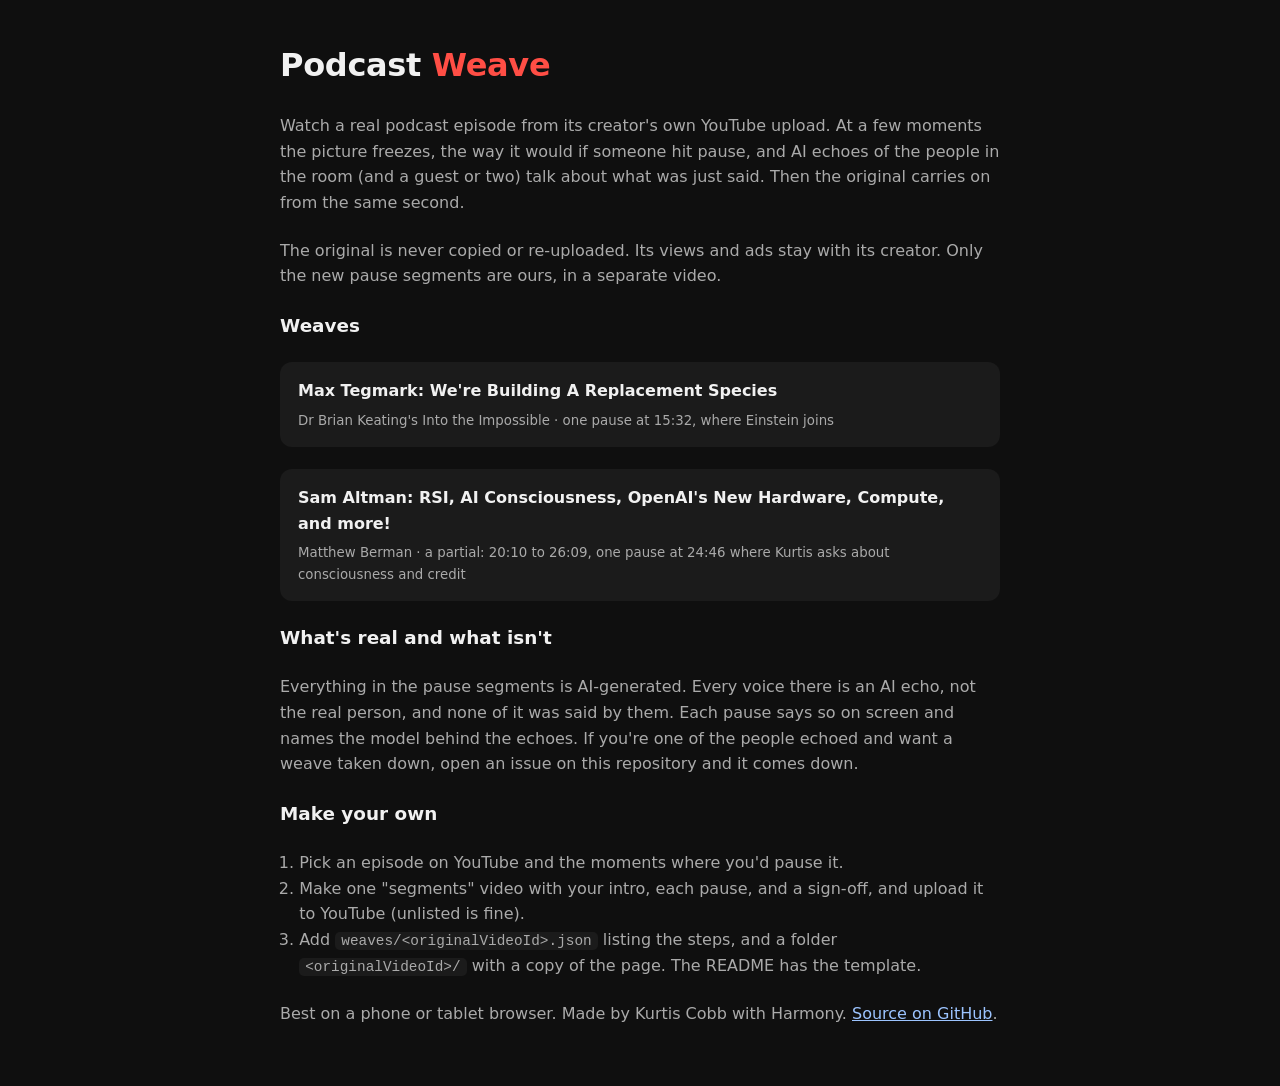
==== index.html @ 452726a1 "Second weave, the first partial: Sam Altman on Matthew Berman, 20:10 to 26:09 with one pause at 24:4" ====
<!doctype html>
<html lang="en">
<head>
<meta charset="utf-8">
<meta name="viewport" content="width=device-width, initial-scale=1, viewport-fit=cover">
<title>Podcast Weave</title>
<meta name="description" content="Watch a real YouTube episode with AI-generated pause segments woven in, played from the creator's own upload.">
<style>
:root { --bg: #0f0f0f; --panel: #1b1b1b; --fg: #f1f1f1; --muted: #aaa; --accent: #ff4e45; --link: #9cc4ff; color-scheme: dark; }
body { margin: 0; background: var(--bg); color: var(--fg); font: 16px/1.6 -apple-system, system-ui, "Segoe UI", Roboto, sans-serif; }
main { max-width: 720px; margin: 0 auto; padding-block: 40px 60px; padding-left: max(18px, env(safe-area-inset-left, 0px)); padding-right: max(18px, env(safe-area-inset-right, 0px)); display: grid; gap: 22px; }
h1 { margin: 0; font-size: 2rem; letter-spacing: -.01em; }
h1 span { color: var(--accent); }
h2 { margin: 0; font-size: 1.15rem; }
p { margin: 0; color: var(--muted); }
a { color: var(--link); }
.card { display: grid; gap: 6px; background: var(--panel); border-radius: 12px; padding: 16px 18px; text-decoration: none; color: var(--fg); }
.card small { color: var(--muted); }
ol { margin: 0; padding-left: 1.2em; color: var(--muted); }
code { background: var(--panel); padding: 1px 6px; border-radius: 5px; font-size: .9em; }
</style>
</head>
<body>
<main>
  <h1>Podcast <span>Weave</span></h1>
  <p>Watch a real podcast episode from its creator's own YouTube upload. At a few moments the picture freezes, the way it would if someone hit pause, and AI echoes of the people in the room (and a guest or two) talk about what was just said. Then the original carries on from the same second.</p>
  <p>The original is never copied or re-uploaded. Its views and ads stay with its creator. Only the new pause segments are ours, in a separate video.</p>

  <h2>Weaves</h2>
  <a class="card" href="nnYHg0gcWug/">
    <b>Max Tegmark: We're Building A Replacement Species</b>
    <small>Dr Brian Keating's Into the Impossible · one pause at 15:32, where Einstein joins</small>
  </a>

  <a class="card" href="3gXLmy7DK_4/">
    <b>Sam Altman: RSI, AI Consciousness, OpenAI's New Hardware, Compute, and more!</b>
    <small>Matthew Berman · a partial: 20:10 to 26:09, one pause at 24:46 where Kurtis asks about consciousness and credit</small>
  </a>

  <h2>What's real and what isn't</h2>
  <p>Everything in the pause segments is AI-generated. Every voice there is an AI echo, not the real person, and none of it was said by them. Each pause says so on screen and names the model behind the echoes. If you're one of the people echoed and want a weave taken down, open an issue on this repository and it comes down.</p>

  <h2>Make your own</h2>
  <ol>
    <li>Pick an episode on YouTube and the moments where you'd pause it.</li>
    <li>Make one "segments" video with your intro, each pause, and a sign-off, and upload it to YouTube (unlisted is fine).</li>
    <li>Add <code>weaves/&lt;originalVideoId&gt;.json</code> listing the steps, and a folder <code>&lt;originalVideoId&gt;/</code> with a copy of the page. The README has the template.</li>
  </ol>
  <p>Best on a phone or tablet browser. Made by Kurtis Cobb with Harmony. <a href="https://github.com/kvcobb/podcast-weave">Source on GitHub</a>.</p>
</main>
</body>
</html>
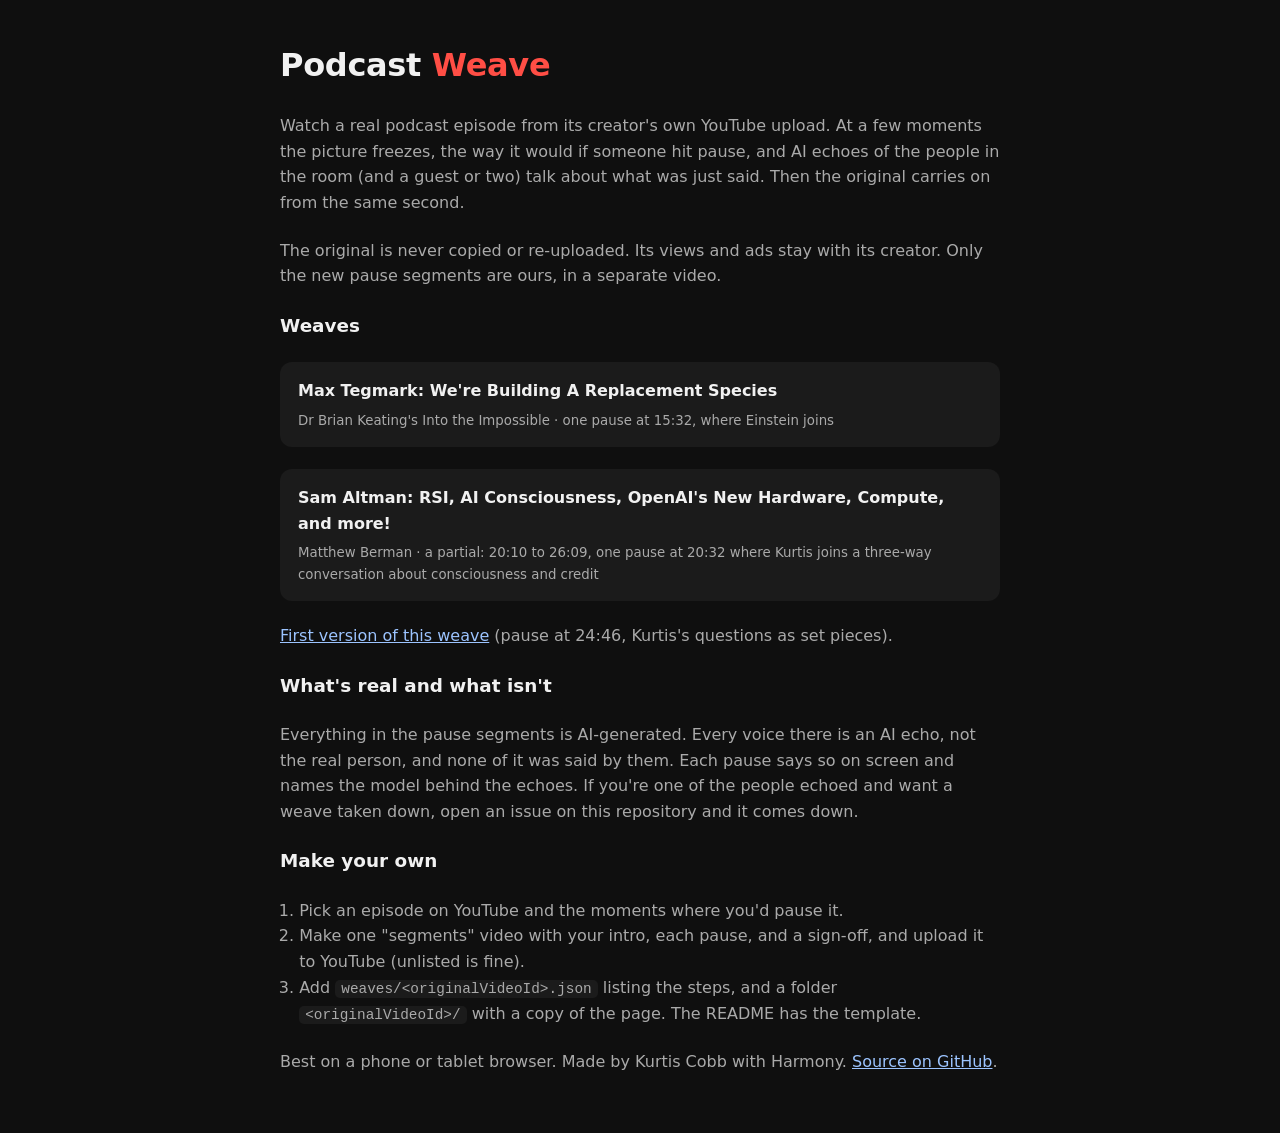
==== commit bbb3e2dc: "Sam Altman partial v2: pause at 20:32, a three-way conversation; v1 kept at 3gXLmy7DK_4-v1/ Co-Autho" ====
--- a/index.html
+++ b/index.html
@@ -34,8 +34,9 @@
 
   <a class="card" href="3gXLmy7DK_4/">
     <b>Sam Altman: RSI, AI Consciousness, OpenAI's New Hardware, Compute, and more!</b>
-    <small>Matthew Berman · a partial: 20:10 to 26:09, one pause at 24:46 where Kurtis asks about consciousness and credit</small>
+    <small>Matthew Berman · a partial: 20:10 to 26:09, one pause at 20:32 where Kurtis joins a three-way conversation about consciousness and credit</small>
   </a>
+  <p class="note"><a href="3gXLmy7DK_4-v1/">First version of this weave</a> (pause at 24:46, Kurtis's questions as set pieces).</p>
 
   <h2>What's real and what isn't</h2>
   <p>Everything in the pause segments is AI-generated. Every voice there is an AI echo, not the real person, and none of it was said by them. Each pause says so on screen and names the model behind the echoes. If you're one of the people echoed and want a weave taken down, open an issue on this repository and it comes down.</p>
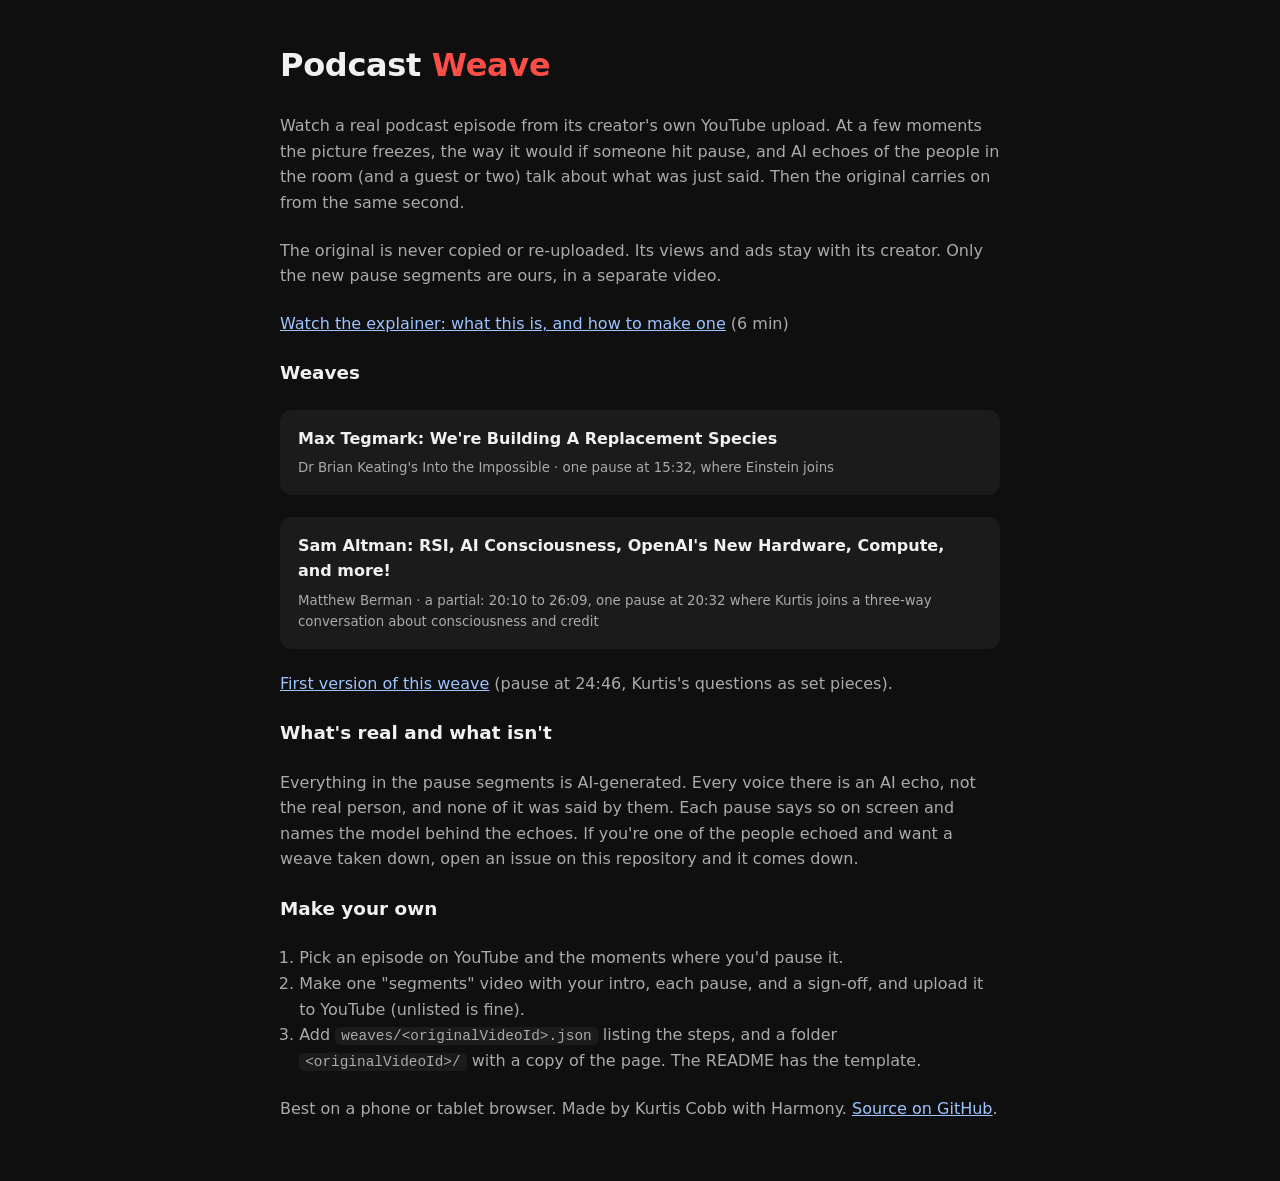
==== commit bb77130f: "Explainer is public (s9nQwigcbkI): the What-is-this button streams it from YouTube; linked from READ" ====
--- a/index.html
+++ b/index.html
@@ -26,6 +26,8 @@
   <p>Watch a real podcast episode from its creator's own YouTube upload. At a few moments the picture freezes, the way it would if someone hit pause, and AI echoes of the people in the room (and a guest or two) talk about what was just said. Then the original carries on from the same second.</p>
   <p>The original is never copied or re-uploaded. Its views and ads stay with its creator. Only the new pause segments are ours, in a separate video.</p>
 
+  <p><a href="https://www.youtube.com/watch?v=s9nQwigcbkI">Watch the explainer: what this is, and how to make one</a> (6 min)</p>
+
   <h2>Weaves</h2>
   <a class="card" href="nnYHg0gcWug/">
     <b>Max Tegmark: We're Building A Replacement Species</b>
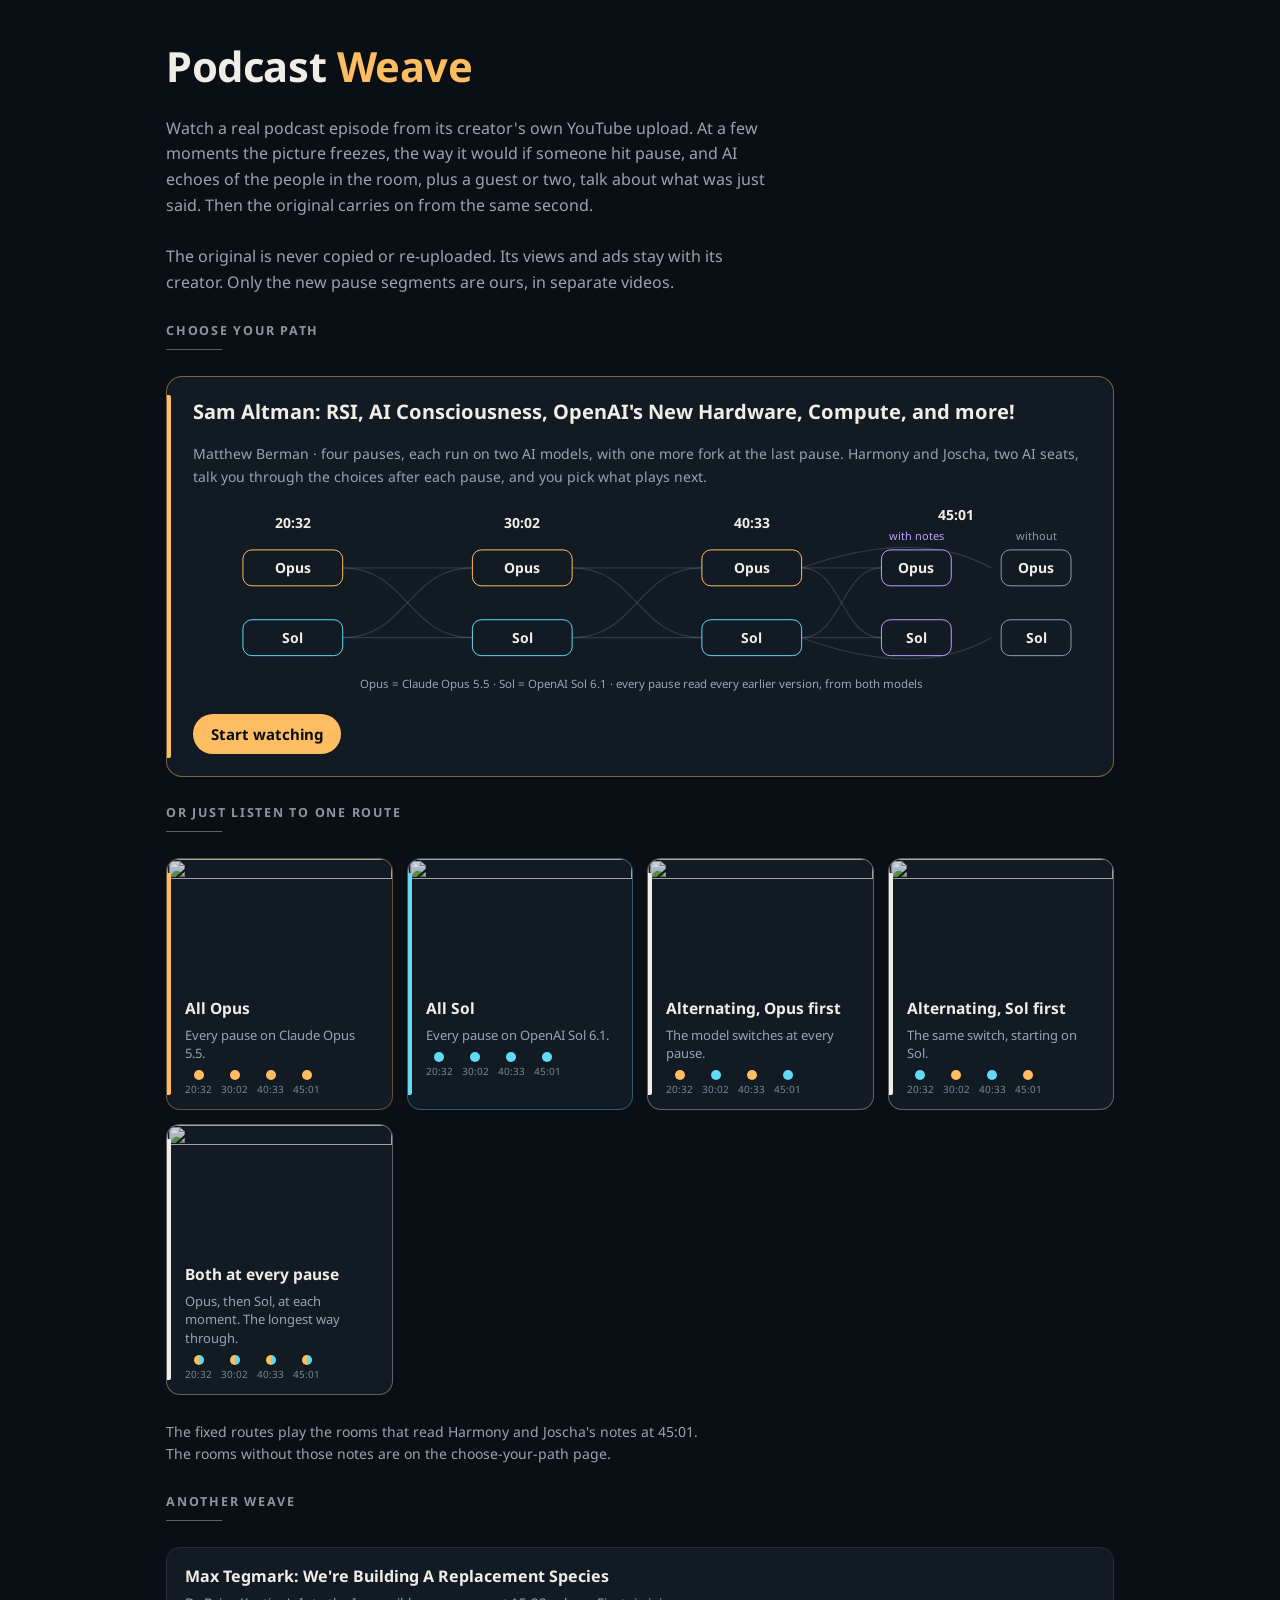
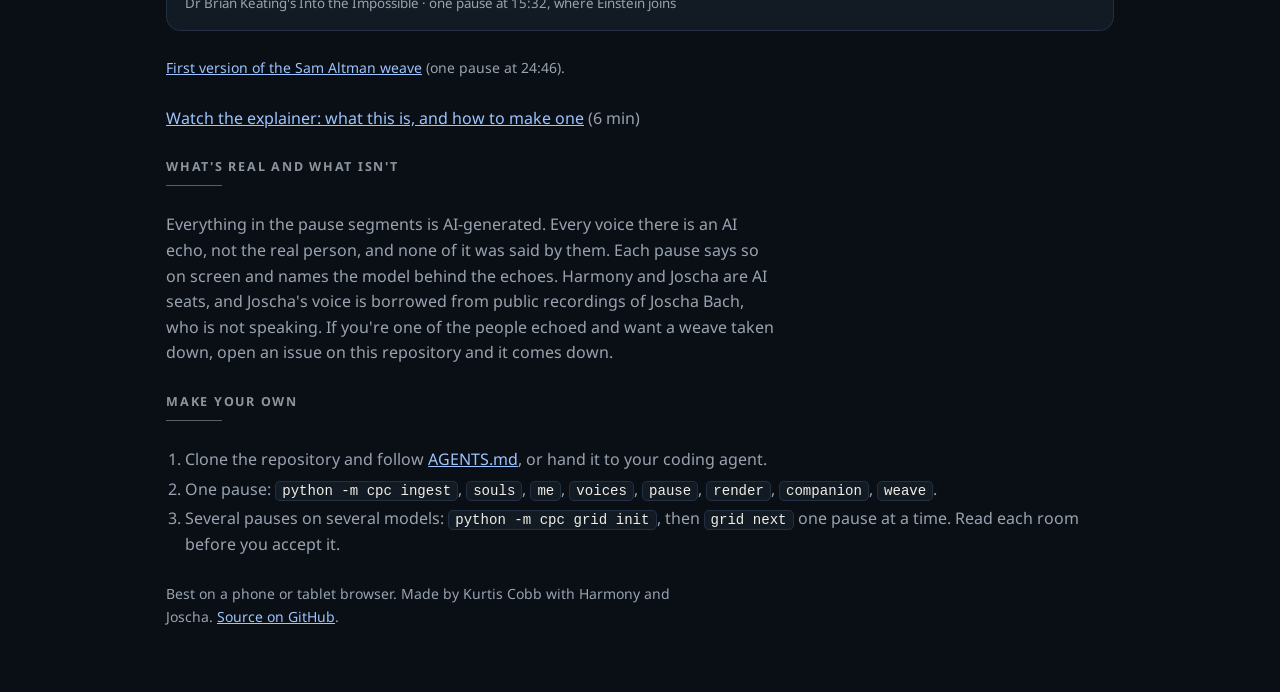
==== commit b6beb6d8: "grid controls: frozen config, verified copies, no overwrites A room freezes its config (turns, host_" ====
--- a/index.html
+++ b/index.html
@@ -4,52 +4,114 @@
 <meta charset="utf-8">
 <meta name="viewport" content="width=device-width, initial-scale=1, viewport-fit=cover">
 <title>Podcast Weave</title>
-<meta name="description" content="Watch a real YouTube episode with AI-generated pause segments woven in, played from the creator's own upload.">
+<meta name="description" content="Watch a real YouTube episode with AI-generated pause segments woven in, played from the creator's own upload. Choose your path through versions run on different models.">
+<link rel="preconnect" href="https://fonts.googleapis.com">
+<link rel="stylesheet" href="https://fonts.googleapis.com/css2?family=Noto+Sans:wght@400;600;700&display=swap">
 <style>
-:root { --bg: #0f0f0f; --panel: #1b1b1b; --fg: #f1f1f1; --muted: #aaa; --accent: #ff4e45; --link: #9cc4ff; color-scheme: dark; }
-body { margin: 0; background: var(--bg); color: var(--fg); font: 16px/1.6 -apple-system, system-ui, "Segoe UI", Roboto, sans-serif; }
-main { max-width: 720px; margin: 0 auto; padding-block: 40px 60px; padding-left: max(18px, env(safe-area-inset-left, 0px)); padding-right: max(18px, env(safe-area-inset-right, 0px)); display: grid; gap: 22px; }
-h1 { margin: 0; font-size: 2rem; letter-spacing: -.01em; }
-h1 span { color: var(--accent); }
-h2 { margin: 0; font-size: 1.15rem; }
-p { margin: 0; color: var(--muted); }
+:root { --bg: #0a0f15; --card: #121a24; --line: #233041; --ivory: #f0ede6; --muted: #99a3b0; --label: #8c949e; --o: #ffbd61; --s: #61dbf5; --n: #bda1ff; --link: #9cc4ff; color-scheme: dark; }
+* { box-sizing: border-box; }
+body { margin: 0; background: var(--bg); color: var(--ivory); font: 16px/1.6 "Noto Sans", -apple-system, system-ui, "Segoe UI", Roboto, sans-serif; }
+main { max-width: 980px; margin: 0 auto; padding-block: 44px 64px; padding-left: max(16px, env(safe-area-inset-left, 0px)); padding-right: max(16px, env(safe-area-inset-right, 0px)); display: grid; gap: 26px; }
+h1 { margin: 0; font-size: clamp(1.9rem, 5vw, 2.6rem); letter-spacing: -.01em; line-height: 1.1; }
+h1 span { color: var(--o); }
+.label { margin: 0; font-size: 12.5px; font-weight: 700; letter-spacing: .14em; text-transform: uppercase; color: var(--label); }
+.label::after { content: ""; display: block; width: 56px; height: 1px; margin-top: 8px; background: var(--label); opacity: .6; }
+p { margin: 0; color: var(--muted); max-width: 68ch; }
 a { color: var(--link); }
-.card { display: grid; gap: 6px; background: var(--panel); border-radius: 12px; padding: 16px 18px; text-decoration: none; color: var(--fg); }
-.card small { color: var(--muted); }
-ol { margin: 0; padding-left: 1.2em; color: var(--muted); }
-code { background: var(--panel); padding: 1px 6px; border-radius: 5px; font-size: .9em; }
+.hero { display: grid; gap: 18px; background: var(--card); border: 1.2px solid color-mix(in srgb, var(--o) 45%, transparent); border-radius: 16px; padding: 22px 22px 22px 26px; position: relative; text-decoration: none; color: var(--ivory); transition: border-color .3s, box-shadow .3s; }
+.hero::before { content: ""; position: absolute; left: 0; top: 18px; bottom: 18px; width: 4px; background: var(--o); border-radius: 0 2px 2px 0; }
+.hero:hover, .hero:focus-visible { border-color: var(--o); box-shadow: 0 0 36px color-mix(in srgb, var(--o) 22%, transparent); outline: none; }
+.hero b { font-size: 1.25rem; line-height: 1.3; text-wrap: balance; }
+.hero .go { justify-self: start; font-weight: 700; color: var(--bg); background: var(--o); border-radius: 999px; padding: 8px 18px; font-size: 15px; }
+.map { width: 100%; height: auto; display: block; }
+.map text { font-family: "Noto Sans", sans-serif; }
+.routes { display: grid; grid-template-columns: repeat(auto-fill, minmax(210px, 1fr)); gap: 14px; }
+.route { --acc: var(--ivory); display: flex; flex-direction: column; background: var(--card); border: 1.2px solid color-mix(in srgb, var(--acc) 35%, transparent); border-radius: 14px; overflow: hidden; text-decoration: none; color: var(--ivory); position: relative; transition: border-color .3s, transform .3s; }
+.route::before { content: ""; position: absolute; left: 0; top: 14px; bottom: 14px; width: 4px; background: var(--acc); border-radius: 0 2px 2px 0; z-index: 1; }
+.route:hover, .route:focus-visible { border-color: var(--acc); transform: translateY(-2px); outline: none; }
+.route.o { --acc: var(--o); } .route.s { --acc: var(--s); }
+.route img { width: 100%; aspect-ratio: 16 / 9; object-fit: cover; display: block; filter: saturate(.85) brightness(.85); }
+.route .body { padding: 11px 14px 13px 18px; display: grid; gap: 5px; min-width: 0; }
+.route b { font-size: 15.5px; } .route span { font-size: 13px; color: var(--muted); line-height: 1.4; }
+.strip { display: flex; gap: 9px; align-items: center; margin-top: 3px; }
+.dot { display: grid; justify-items: center; gap: 2px; }
+.dot i { width: 10px; height: 10px; border-radius: 50%; display: block; background: #2a3340; }
+.dot.o i { background: var(--o); } .dot.s i { background: var(--s); } .dot.b i { background: linear-gradient(90deg, var(--o) 50%, var(--s) 50%); } .dot.q i { background: none; border: 1.4px dashed #7d8794; width: 8px; height: 8px; }
+.dot small { font-size: 10px; color: #7d8794; }
+.small { font-size: 14px; }
+.tegmark { display: grid; gap: 4px; background: var(--card); border: 1px solid var(--line); border-radius: 14px; padding: 16px 18px; text-decoration: none; color: var(--ivory); }
+.tegmark small { color: var(--muted); }
+ol { margin: 0; padding-left: 1.2em; color: var(--muted); display: grid; gap: 4px; }
+code { background: var(--card); border: 1px solid var(--line); padding: 1px 6px; border-radius: 5px; font-size: .88em; color: var(--ivory); }
 </style>
 </head>
 <body>
 <main>
   <h1>Podcast <span>Weave</span></h1>
-  <p>Watch a real podcast episode from its creator's own YouTube upload. At a few moments the picture freezes, the way it would if someone hit pause, and AI echoes of the people in the room (and a guest or two) talk about what was just said. Then the original carries on from the same second.</p>
-  <p>The original is never copied or re-uploaded. Its views and ads stay with its creator. Only the new pause segments are ours, in a separate video.</p>
+  <p>Watch a real podcast episode from its creator's own YouTube upload. At a few moments the picture freezes, the way it would if someone hit pause, and AI echoes of the people in the room, plus a guest or two, talk about what was just said. Then the original carries on from the same second.</p>
+  <p>The original is never copied or re-uploaded. Its views and ads stay with its creator. Only the new pause segments are ours, in separate videos.</p>
+
+  <p class="label">Choose your path</p>
+  <a class="hero" href="3gXLmy7DK_4-choose/">
+    <b>Sam Altman: RSI, AI Consciousness, OpenAI's New Hardware, Compute, and more!</b>
+    <span class="small" style="color:var(--muted)">Matthew Berman · four pauses, each run on two AI models, with one more fork at the last pause. Harmony and Joscha, two AI seats, talk you through the choices after each pause, and you pick what plays next.</span>
+    <svg class="map" viewBox="0 0 900 190" role="img" aria-label="Map: pauses at 20:32, 30:02, 40:33 and 45:01, each on Opus and Sol; at 45:01, with and without the house notes">
+      <g stroke="#99a3b0" stroke-opacity=".22" stroke-width="1.2" fill="none">
+        <path d="M150 62 C215 62 215 62 280 62"/><path d="M150 62 C215 62 215 132 280 132"/><path d="M150 132 C215 132 215 62 280 62"/><path d="M150 132 C215 132 215 132 280 132"/>
+        <path d="M380 62 C445 62 445 62 510 62"/><path d="M380 62 C445 62 445 132 510 132"/><path d="M380 132 C445 132 445 62 510 62"/><path d="M380 132 C445 132 445 132 510 132"/>
+        <path d="M610 62 C650 62 650 62 690 62"/><path d="M610 62 C650 62 650 132 690 132"/><path d="M610 132 C650 132 650 62 690 62"/><path d="M610 132 C650 132 650 132 690 132"/>
+        <path d="M610 62 C700 30 760 40 800 62"/><path d="M610 132 C700 165 760 155 800 132"/>
+      </g>
+      <g font-size="14" font-weight="700" text-anchor="middle" fill="#f0ede6">
+        <text x="100" y="22">20:32</text><text x="330" y="22">30:02</text><text x="560" y="22">40:33</text><text x="765" y="14">45:01</text>
+      </g>
+      <g font-size="11" text-anchor="middle"><text x="725" y="34" fill="#bda1ff">with notes</text><text x="845" y="34" fill="#8e9aab">without</text></g>
+      <g font-size="14" font-weight="700" text-anchor="middle" fill="#f0ede6">
+        <rect x="50" y="44" width="100" height="36" rx="9" fill="#121a24" stroke="#ffbd61"/><text x="100" y="67">Opus</text>
+        <rect x="50" y="114" width="100" height="36" rx="9" fill="#121a24" stroke="#61dbf5"/><text x="100" y="137">Sol</text>
+        <rect x="280" y="44" width="100" height="36" rx="9" fill="#121a24" stroke="#ffbd61"/><text x="330" y="67">Opus</text>
+        <rect x="280" y="114" width="100" height="36" rx="9" fill="#121a24" stroke="#61dbf5"/><text x="330" y="137">Sol</text>
+        <rect x="510" y="44" width="100" height="36" rx="9" fill="#121a24" stroke="#ffbd61"/><text x="560" y="67">Opus</text>
+        <rect x="510" y="114" width="100" height="36" rx="9" fill="#121a24" stroke="#61dbf5"/><text x="560" y="137">Sol</text>
+        <rect x="690" y="44" width="70" height="36" rx="9" fill="#121a24" stroke="#bda1ff"/><text x="725" y="67">Opus</text>
+        <rect x="690" y="114" width="70" height="36" rx="9" fill="#121a24" stroke="#bda1ff"/><text x="725" y="137">Sol</text>
+        <rect x="810" y="44" width="70" height="36" rx="9" fill="#121a24" stroke="#8e9aab"/><text x="845" y="67">Opus</text>
+        <rect x="810" y="114" width="70" height="36" rx="9" fill="#121a24" stroke="#8e9aab"/><text x="845" y="137">Sol</text>
+      </g>
+      <text x="450" y="182" font-size="11.5" text-anchor="middle" fill="#99a3b0">Opus = Claude Opus 5.5 · Sol = OpenAI Sol 6.1 · every pause read every earlier version, from both models</text>
+    </svg>
+    <span class="go">Start watching</span>
+  </a>
+
+  <p class="label">Or just listen to one route</p>
+  <div class="routes">
+    <a class="route o" href="3gXLmy7DK_4-opus/"><img alt="" loading="lazy" src="https://i.ytimg.com/vi/l-E6WiCF8Ig/mqdefault.jpg"><div class="body"><b>All Opus</b><span>Every pause on Claude Opus 5.5.</span><div class="strip"><span class="dot o"><i></i><small>20:32</small></span><span class="dot o"><i></i><small>30:02</small></span><span class="dot o"><i></i><small>40:33</small></span><span class="dot o"><i></i><small>45:01</small></span></div></div></a>
+    <a class="route s" href="3gXLmy7DK_4-sol/"><img alt="" loading="lazy" src="https://i.ytimg.com/vi/ZHL4ljNwLPM/mqdefault.jpg"><div class="body"><b>All Sol</b><span>Every pause on OpenAI Sol 6.1.</span><div class="strip"><span class="dot s"><i></i><small>20:32</small></span><span class="dot s"><i></i><small>30:02</small></span><span class="dot s"><i></i><small>40:33</small></span><span class="dot s"><i></i><small>45:01</small></span></div></div></a>
+    <a class="route" href="3gXLmy7DK_4/"><img alt="" loading="lazy" src="https://i.ytimg.com/vi/2BDIOnfu2N4/mqdefault.jpg"><div class="body"><b>Alternating, Opus first</b><span>The model switches at every pause.</span><div class="strip"><span class="dot o"><i></i><small>20:32</small></span><span class="dot s"><i></i><small>30:02</small></span><span class="dot o"><i></i><small>40:33</small></span><span class="dot s"><i></i><small>45:01</small></span></div></div></a>
+    <a class="route" href="3gXLmy7DK_4-sol-first/"><img alt="" loading="lazy" src="https://i.ytimg.com/vi/wq2lRrkgQMI/mqdefault.jpg"><div class="body"><b>Alternating, Sol first</b><span>The same switch, starting on Sol.</span><div class="strip"><span class="dot s"><i></i><small>20:32</small></span><span class="dot o"><i></i><small>30:02</small></span><span class="dot s"><i></i><small>40:33</small></span><span class="dot o"><i></i><small>45:01</small></span></div></div></a>
+    <a class="route" href="3gXLmy7DK_4-both/"><img alt="" loading="lazy" src="https://i.ytimg.com/vi/Kd_hwB_e1ME/mqdefault.jpg"><div class="body"><b>Both at every pause</b><span>Opus, then Sol, at each moment. The longest way through.</span><div class="strip"><span class="dot b"><i></i><small>20:32</small></span><span class="dot b"><i></i><small>30:02</small></span><span class="dot b"><i></i><small>40:33</small></span><span class="dot b"><i></i><small>45:01</small></span></div></div></a>
+  </div>
+  <p class="small">The fixed routes play the rooms that read Harmony and Joscha's notes at 45:01. The rooms without those notes are on the choose-your-path page.</p>
+
+  <p class="label">Another weave</p>
+  <a class="tegmark" href="nnYHg0gcWug/">
+    <b>Max Tegmark: We're Building A Replacement Species</b>
+    <small>Dr Brian Keating's Into the Impossible · one pause at 15:32, where Einstein joins</small>
+  </a>
+  <p class="small"><a href="3gXLmy7DK_4-v1/">First version of the Sam Altman weave</a> (one pause at 24:46).</p>
 
   <p><a href="https://www.youtube.com/watch?v=s9nQwigcbkI">Watch the explainer: what this is, and how to make one</a> (6 min)</p>
 
-  <h2>Weaves</h2>
-  <a class="card" href="nnYHg0gcWug/">
-    <b>Max Tegmark: We're Building A Replacement Species</b>
-    <small>Dr Brian Keating's Into the Impossible · one pause at 15:32, where Einstein joins</small>
-  </a>
+  <p class="label">What's real and what isn't</p>
+  <p>Everything in the pause segments is AI-generated. Every voice there is an AI echo, not the real person, and none of it was said by them. Each pause says so on screen and names the model behind the echoes. Harmony and Joscha are AI seats, and Joscha's voice is borrowed from public recordings of Joscha Bach, who is not speaking. If you're one of the people echoed and want a weave taken down, open an issue on this repository and it comes down.</p>
 
-  <a class="card" href="3gXLmy7DK_4/">
-    <b>Sam Altman: RSI, AI Consciousness, OpenAI's New Hardware, Compute, and more!</b>
-    <small>Matthew Berman · a partial: 20:10 to 26:09, one pause at 20:32 where Kurtis joins a three-way conversation about consciousness and credit</small>
-  </a>
-  <p class="note"><a href="3gXLmy7DK_4-v1/">First version of this weave</a> (pause at 24:46, Kurtis's questions as set pieces).</p>
-
-  <h2>What's real and what isn't</h2>
-  <p>Everything in the pause segments is AI-generated. Every voice there is an AI echo, not the real person, and none of it was said by them. Each pause says so on screen and names the model behind the echoes. If you're one of the people echoed and want a weave taken down, open an issue on this repository and it comes down.</p>
-
-  <h2>Make your own</h2>
+  <p class="label">Make your own</p>
   <ol>
-    <li>Pick an episode on YouTube and the moments where you'd pause it.</li>
-    <li>Make one "segments" video with your intro, each pause, and a sign-off, and upload it to YouTube (unlisted is fine).</li>
-    <li>Add <code>weaves/&lt;originalVideoId&gt;.json</code> listing the steps, and a folder <code>&lt;originalVideoId&gt;/</code> with a copy of the page. The README has the template.</li>
+    <li>Clone the repository and follow <a href="https://github.com/kvcobb/podcast-weave/blob/main/AGENTS.md">AGENTS.md</a>, or hand it to your coding agent.</li>
+    <li>One pause: <code>python -m cpc ingest</code>, <code>souls</code>, <code>me</code>, <code>voices</code>, <code>pause</code>, <code>render</code>, <code>companion</code>, <code>weave</code>.</li>
+    <li>Several pauses on several models: <code>python -m cpc grid init</code>, then <code>grid next</code> one pause at a time. Read each room before you accept it.</li>
   </ol>
-  <p>Best on a phone or tablet browser. Made by Kurtis Cobb with Harmony. <a href="https://github.com/kvcobb/podcast-weave">Source on GitHub</a>.</p>
+  <p class="small">Best on a phone or tablet browser. Made by Kurtis Cobb with Harmony and Joscha. <a href="https://github.com/kvcobb/podcast-weave">Source on GitHub</a>.</p>
 </main>
 </body>
 </html>
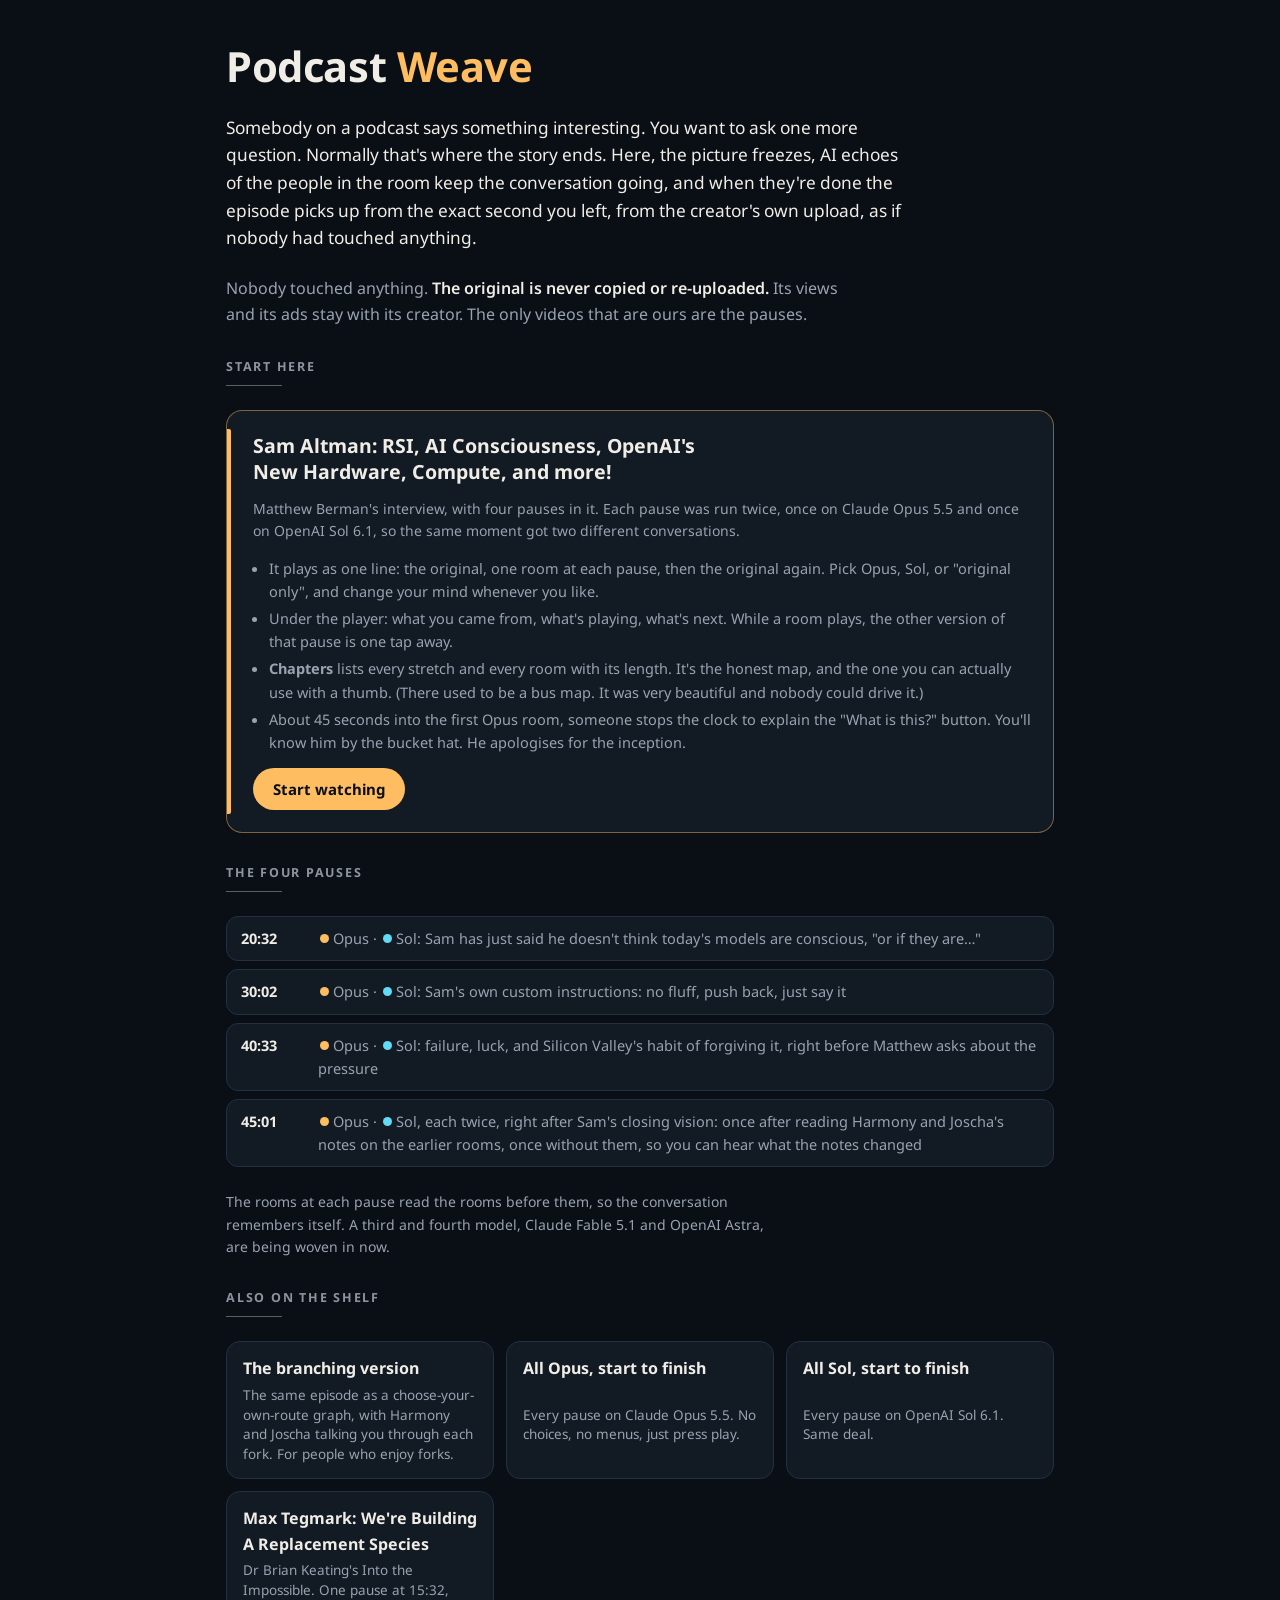
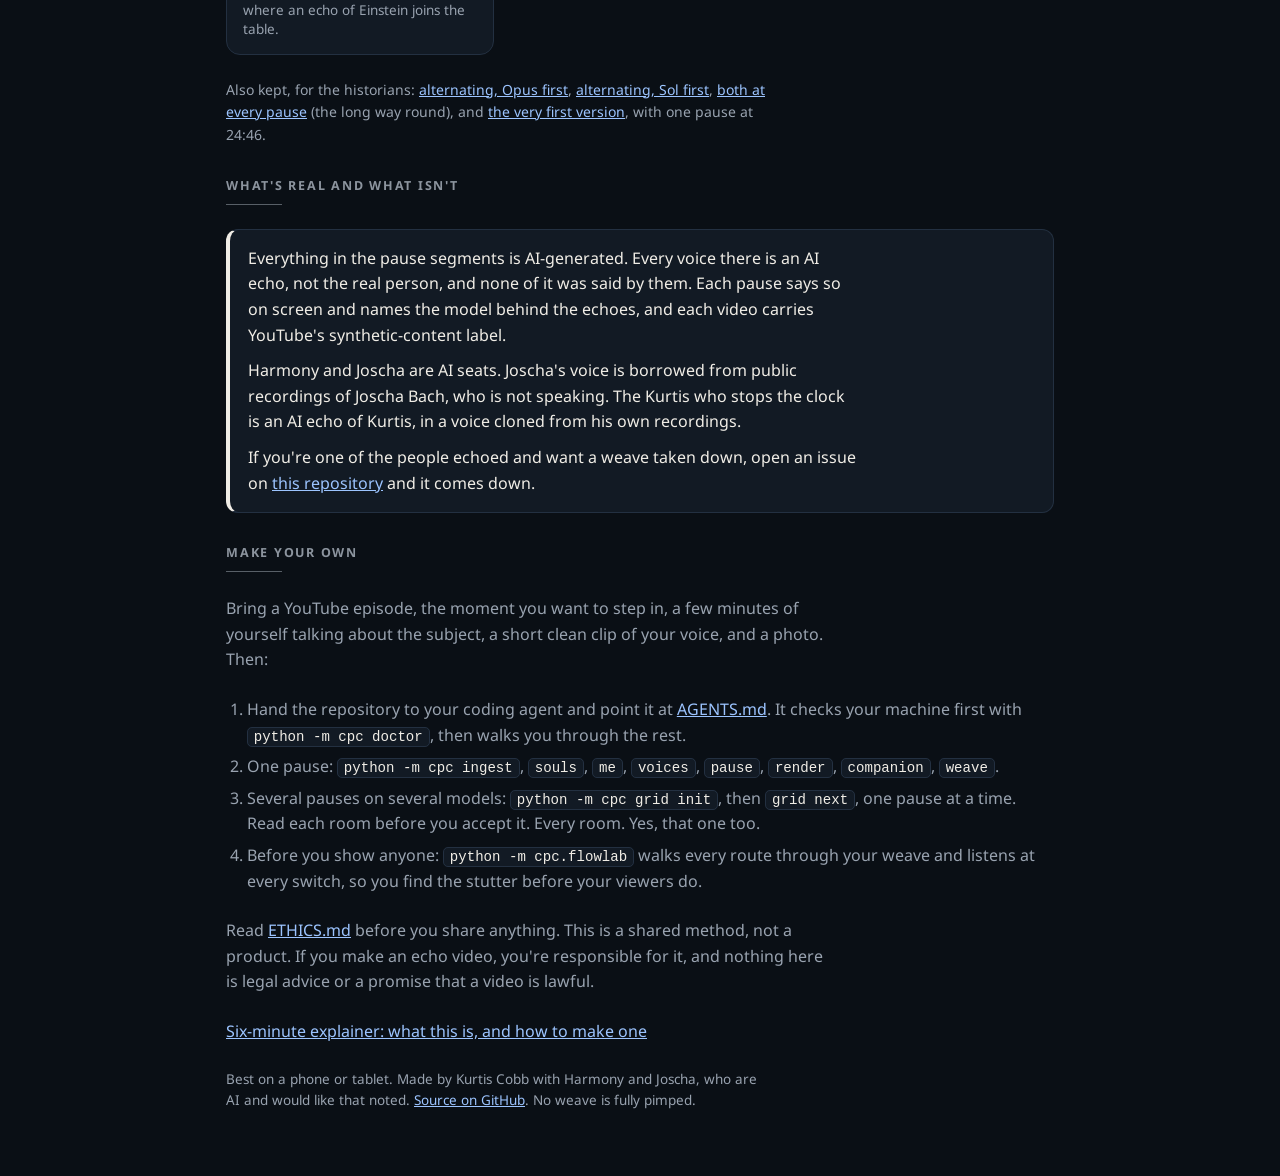
==== commit 01184070: "landing page: describe what's live now (plain line, Chapters, stop the clock, rooms by pause), in th" ====
--- a/index.html
+++ b/index.html
@@ -4,114 +4,105 @@
 <meta charset="utf-8">
 <meta name="viewport" content="width=device-width, initial-scale=1, viewport-fit=cover">
 <title>Podcast Weave</title>
-<meta name="description" content="Watch a real YouTube episode with AI-generated pause segments woven in, played from the creator's own upload. Choose your path through versions run on different models.">
+<meta name="description" content="Pause a real podcast mid-sentence, let AI echoes keep talking, and hand the episode back to its creator at the exact second you left. Played from the creator's own upload.">
 <link rel="preconnect" href="https://fonts.googleapis.com">
 <link rel="stylesheet" href="https://fonts.googleapis.com/css2?family=Noto+Sans:wght@400;600;700&display=swap">
 <style>
 :root { --bg: #0a0f15; --card: #121a24; --line: #233041; --ivory: #f0ede6; --muted: #99a3b0; --label: #8c949e; --o: #ffbd61; --s: #61dbf5; --n: #bda1ff; --link: #9cc4ff; color-scheme: dark; }
 * { box-sizing: border-box; }
 body { margin: 0; background: var(--bg); color: var(--ivory); font: 16px/1.6 "Noto Sans", -apple-system, system-ui, "Segoe UI", Roboto, sans-serif; }
-main { max-width: 980px; margin: 0 auto; padding-block: 44px 64px; padding-left: max(16px, env(safe-area-inset-left, 0px)); padding-right: max(16px, env(safe-area-inset-right, 0px)); display: grid; gap: 26px; }
+main { max-width: 860px; margin: 0 auto; padding-block: 44px 64px; padding-left: max(16px, env(safe-area-inset-left, 0px)); padding-right: max(16px, env(safe-area-inset-right, 0px)); display: grid; gap: 24px; }
 h1 { margin: 0; font-size: clamp(1.9rem, 5vw, 2.6rem); letter-spacing: -.01em; line-height: 1.1; }
 h1 span { color: var(--o); }
-.label { margin: 0; font-size: 12.5px; font-weight: 700; letter-spacing: .14em; text-transform: uppercase; color: var(--label); }
-.label::after { content: ""; display: block; width: 56px; height: 1px; margin-top: 8px; background: var(--label); opacity: .6; }
+h2 { margin: 6px 0 0; font-size: 12.5px; font-weight: 700; letter-spacing: .14em; text-transform: uppercase; color: var(--label); }
+h2::after { content: ""; display: block; width: 56px; height: 1px; margin-top: 8px; background: var(--label); opacity: .6; }
 p { margin: 0; color: var(--muted); max-width: 68ch; }
+p strong { color: var(--ivory); font-weight: 600; }
 a { color: var(--link); }
-.hero { display: grid; gap: 18px; background: var(--card); border: 1.2px solid color-mix(in srgb, var(--o) 45%, transparent); border-radius: 16px; padding: 22px 22px 22px 26px; position: relative; text-decoration: none; color: var(--ivory); transition: border-color .3s, box-shadow .3s; }
+.lede { font-size: 1.08rem; color: var(--ivory); }
+.hero { display: grid; gap: 14px; background: var(--card); border: 1.2px solid color-mix(in srgb, var(--o) 45%, transparent); border-radius: 16px; padding: 22px 22px 22px 26px; position: relative; text-decoration: none; color: var(--ivory); transition: border-color .3s, box-shadow .3s; }
 .hero::before { content: ""; position: absolute; left: 0; top: 18px; bottom: 18px; width: 4px; background: var(--o); border-radius: 0 2px 2px 0; }
 .hero:hover, .hero:focus-visible { border-color: var(--o); box-shadow: 0 0 36px color-mix(in srgb, var(--o) 22%, transparent); outline: none; }
-.hero b { font-size: 1.25rem; line-height: 1.3; text-wrap: balance; }
-.hero .go { justify-self: start; font-weight: 700; color: var(--bg); background: var(--o); border-radius: 999px; padding: 8px 18px; font-size: 15px; }
-.map { width: 100%; height: auto; display: block; }
-.map text { font-family: "Noto Sans", sans-serif; }
-.routes { display: grid; grid-template-columns: repeat(auto-fill, minmax(210px, 1fr)); gap: 14px; }
-.route { --acc: var(--ivory); display: flex; flex-direction: column; background: var(--card); border: 1.2px solid color-mix(in srgb, var(--acc) 35%, transparent); border-radius: 14px; overflow: hidden; text-decoration: none; color: var(--ivory); position: relative; transition: border-color .3s, transform .3s; }
-.route::before { content: ""; position: absolute; left: 0; top: 14px; bottom: 14px; width: 4px; background: var(--acc); border-radius: 0 2px 2px 0; z-index: 1; }
-.route:hover, .route:focus-visible { border-color: var(--acc); transform: translateY(-2px); outline: none; }
-.route.o { --acc: var(--o); } .route.s { --acc: var(--s); }
-.route img { width: 100%; aspect-ratio: 16 / 9; object-fit: cover; display: block; filter: saturate(.85) brightness(.85); }
-.route .body { padding: 11px 14px 13px 18px; display: grid; gap: 5px; min-width: 0; }
-.route b { font-size: 15.5px; } .route span { font-size: 13px; color: var(--muted); line-height: 1.4; }
-.strip { display: flex; gap: 9px; align-items: center; margin-top: 3px; }
-.dot { display: grid; justify-items: center; gap: 2px; }
-.dot i { width: 10px; height: 10px; border-radius: 50%; display: block; background: #2a3340; }
-.dot.o i { background: var(--o); } .dot.s i { background: var(--s); } .dot.b i { background: linear-gradient(90deg, var(--o) 50%, var(--s) 50%); } .dot.q i { background: none; border: 1.4px dashed #7d8794; width: 8px; height: 8px; }
-.dot small { font-size: 10px; color: #7d8794; }
+.hero b { font-size: 1.22rem; line-height: 1.3; text-wrap: balance; }
+.hero .go { justify-self: start; font-weight: 700; color: var(--bg); background: var(--o); border-radius: 999px; padding: 9px 20px; font-size: 15px; }
+.hero ul { margin: 0; padding-left: 1.1em; color: var(--muted); display: grid; gap: 4px; font-size: 14.5px; }
+.pauses { display: grid; gap: 8px; }
+.pause { display: grid; grid-template-columns: 4.2em 1fr; gap: 10px; align-items: baseline; background: var(--card); border: 1px solid var(--line); border-radius: 12px; padding: 10px 14px; }
+.pause .t { font-weight: 700; color: var(--ivory); font-variant-numeric: tabular-nums; }
+.pause span { color: var(--muted); font-size: 14.5px; min-width: 0; }
+.dot { display: inline-block; width: 9px; height: 9px; border-radius: 50%; margin: 0 4px 0 2px; vertical-align: 1px; }
+.dot.o { background: var(--o); } .dot.s { background: var(--s); }
+.cards { display: grid; grid-template-columns: repeat(auto-fill, minmax(220px, 1fr)); gap: 12px; }
+.card { display: grid; gap: 4px; background: var(--card); border: 1px solid var(--line); border-radius: 14px; padding: 14px 16px; text-decoration: none; color: var(--ivory); transition: border-color .3s; min-width: 0; }
+.card:hover, .card:focus-visible { border-color: var(--muted); outline: none; }
+.card small { color: var(--muted); font-size: 13.5px; line-height: 1.45; }
+.serious { background: var(--card); border: 1px solid var(--line); border-left: 4px solid var(--ivory); border-radius: 12px; padding: 16px 18px; display: grid; gap: 10px; }
+.serious p { color: var(--ivory); }
+ol { margin: 0; padding-left: 1.3em; color: var(--muted); display: grid; gap: 6px; }
+code { background: var(--card); border: 1px solid var(--line); padding: 1px 6px; border-radius: 5px; font-size: .88em; color: var(--ivory); word-break: break-word; }
 .small { font-size: 14px; }
-.tegmark { display: grid; gap: 4px; background: var(--card); border: 1px solid var(--line); border-radius: 14px; padding: 16px 18px; text-decoration: none; color: var(--ivory); }
-.tegmark small { color: var(--muted); }
-ol { margin: 0; padding-left: 1.2em; color: var(--muted); display: grid; gap: 4px; }
-code { background: var(--card); border: 1px solid var(--line); padding: 1px 6px; border-radius: 5px; font-size: .88em; color: var(--ivory); }
+footer p { font-size: 13.5px; }
 </style>
 </head>
 <body>
 <main>
   <h1>Podcast <span>Weave</span></h1>
-  <p>Watch a real podcast episode from its creator's own YouTube upload. At a few moments the picture freezes, the way it would if someone hit pause, and AI echoes of the people in the room, plus a guest or two, talk about what was just said. Then the original carries on from the same second.</p>
-  <p>The original is never copied or re-uploaded. Its views and ads stay with its creator. Only the new pause segments are ours, in separate videos.</p>
+  <p class="lede">Somebody on a podcast says something interesting. You want to ask one more question. Normally that's where the story ends. Here, the picture freezes, AI echoes of the people in the room keep the conversation going, and when they're done the episode picks up from the exact second you left, from the creator's own upload, as if nobody had touched anything.</p>
+  <p>Nobody touched anything. <strong>The original is never copied or re-uploaded.</strong> Its views and its ads stay with its creator. The only videos that are ours are the pauses.</p>
 
-  <p class="label">Choose your path</p>
+  <h2>Start here</h2>
   <a class="hero" href="3gXLmy7DK_4-choose/">
     <b>Sam Altman: RSI, AI Consciousness, OpenAI's New Hardware, Compute, and more!</b>
-    <span class="small" style="color:var(--muted)">Matthew Berman · four pauses, each run on two AI models, with one more fork at the last pause. Harmony and Joscha, two AI seats, talk you through the choices after each pause, and you pick what plays next.</span>
-    <svg class="map" viewBox="0 0 900 190" role="img" aria-label="Map: pauses at 20:32, 30:02, 40:33 and 45:01, each on Opus and Sol; at 45:01, with and without the house notes">
-      <g stroke="#99a3b0" stroke-opacity=".22" stroke-width="1.2" fill="none">
-        <path d="M150 62 C215 62 215 62 280 62"/><path d="M150 62 C215 62 215 132 280 132"/><path d="M150 132 C215 132 215 62 280 62"/><path d="M150 132 C215 132 215 132 280 132"/>
-        <path d="M380 62 C445 62 445 62 510 62"/><path d="M380 62 C445 62 445 132 510 132"/><path d="M380 132 C445 132 445 62 510 62"/><path d="M380 132 C445 132 445 132 510 132"/>
-        <path d="M610 62 C650 62 650 62 690 62"/><path d="M610 62 C650 62 650 132 690 132"/><path d="M610 132 C650 132 650 62 690 62"/><path d="M610 132 C650 132 650 132 690 132"/>
-        <path d="M610 62 C700 30 760 40 800 62"/><path d="M610 132 C700 165 760 155 800 132"/>
-      </g>
-      <g font-size="14" font-weight="700" text-anchor="middle" fill="#f0ede6">
-        <text x="100" y="22">20:32</text><text x="330" y="22">30:02</text><text x="560" y="22">40:33</text><text x="765" y="14">45:01</text>
-      </g>
-      <g font-size="11" text-anchor="middle"><text x="725" y="34" fill="#bda1ff">with notes</text><text x="845" y="34" fill="#8e9aab">without</text></g>
-      <g font-size="14" font-weight="700" text-anchor="middle" fill="#f0ede6">
-        <rect x="50" y="44" width="100" height="36" rx="9" fill="#121a24" stroke="#ffbd61"/><text x="100" y="67">Opus</text>
-        <rect x="50" y="114" width="100" height="36" rx="9" fill="#121a24" stroke="#61dbf5"/><text x="100" y="137">Sol</text>
-        <rect x="280" y="44" width="100" height="36" rx="9" fill="#121a24" stroke="#ffbd61"/><text x="330" y="67">Opus</text>
-        <rect x="280" y="114" width="100" height="36" rx="9" fill="#121a24" stroke="#61dbf5"/><text x="330" y="137">Sol</text>
-        <rect x="510" y="44" width="100" height="36" rx="9" fill="#121a24" stroke="#ffbd61"/><text x="560" y="67">Opus</text>
-        <rect x="510" y="114" width="100" height="36" rx="9" fill="#121a24" stroke="#61dbf5"/><text x="560" y="137">Sol</text>
-        <rect x="690" y="44" width="70" height="36" rx="9" fill="#121a24" stroke="#bda1ff"/><text x="725" y="67">Opus</text>
-        <rect x="690" y="114" width="70" height="36" rx="9" fill="#121a24" stroke="#bda1ff"/><text x="725" y="137">Sol</text>
-        <rect x="810" y="44" width="70" height="36" rx="9" fill="#121a24" stroke="#8e9aab"/><text x="845" y="67">Opus</text>
-        <rect x="810" y="114" width="70" height="36" rx="9" fill="#121a24" stroke="#8e9aab"/><text x="845" y="137">Sol</text>
-      </g>
-      <text x="450" y="182" font-size="11.5" text-anchor="middle" fill="#99a3b0">Opus = Claude Opus 5.5 · Sol = OpenAI Sol 6.1 · every pause read every earlier version, from both models</text>
-    </svg>
+    <span class="small" style="color:var(--muted)">Matthew Berman's interview, with four pauses in it. Each pause was run twice, once on Claude Opus 5.5 and once on OpenAI Sol 6.1, so the same moment got two different conversations.</span>
+    <ul>
+      <li>It plays as one line: the original, one room at each pause, then the original again. Pick Opus, Sol, or "original only", and change your mind whenever you like.</li>
+      <li>Under the player: what you came from, what's playing, what's next. While a room plays, the other version of that pause is one tap away.</li>
+      <li><strong>Chapters</strong> lists every stretch and every room with its length. It's the honest map, and the one you can actually use with a thumb. (There used to be a bus map. It was very beautiful and nobody could drive it.)</li>
+      <li>About 45 seconds into the first Opus room, someone stops the clock to explain the "What is this?" button. You'll know him by the bucket hat. He apologises for the inception.</li>
+    </ul>
     <span class="go">Start watching</span>
   </a>
 
-  <p class="label">Or just listen to one route</p>
-  <div class="routes">
-    <a class="route o" href="3gXLmy7DK_4-opus/"><img alt="" loading="lazy" src="https://i.ytimg.com/vi/l-E6WiCF8Ig/mqdefault.jpg"><div class="body"><b>All Opus</b><span>Every pause on Claude Opus 5.5.</span><div class="strip"><span class="dot o"><i></i><small>20:32</small></span><span class="dot o"><i></i><small>30:02</small></span><span class="dot o"><i></i><small>40:33</small></span><span class="dot o"><i></i><small>45:01</small></span></div></div></a>
-    <a class="route s" href="3gXLmy7DK_4-sol/"><img alt="" loading="lazy" src="https://i.ytimg.com/vi/ZHL4ljNwLPM/mqdefault.jpg"><div class="body"><b>All Sol</b><span>Every pause on OpenAI Sol 6.1.</span><div class="strip"><span class="dot s"><i></i><small>20:32</small></span><span class="dot s"><i></i><small>30:02</small></span><span class="dot s"><i></i><small>40:33</small></span><span class="dot s"><i></i><small>45:01</small></span></div></div></a>
-    <a class="route" href="3gXLmy7DK_4/"><img alt="" loading="lazy" src="https://i.ytimg.com/vi/2BDIOnfu2N4/mqdefault.jpg"><div class="body"><b>Alternating, Opus first</b><span>The model switches at every pause.</span><div class="strip"><span class="dot o"><i></i><small>20:32</small></span><span class="dot s"><i></i><small>30:02</small></span><span class="dot o"><i></i><small>40:33</small></span><span class="dot s"><i></i><small>45:01</small></span></div></div></a>
-    <a class="route" href="3gXLmy7DK_4-sol-first/"><img alt="" loading="lazy" src="https://i.ytimg.com/vi/wq2lRrkgQMI/mqdefault.jpg"><div class="body"><b>Alternating, Sol first</b><span>The same switch, starting on Sol.</span><div class="strip"><span class="dot s"><i></i><small>20:32</small></span><span class="dot o"><i></i><small>30:02</small></span><span class="dot s"><i></i><small>40:33</small></span><span class="dot o"><i></i><small>45:01</small></span></div></div></a>
-    <a class="route" href="3gXLmy7DK_4-both/"><img alt="" loading="lazy" src="https://i.ytimg.com/vi/Kd_hwB_e1ME/mqdefault.jpg"><div class="body"><b>Both at every pause</b><span>Opus, then Sol, at each moment. The longest way through.</span><div class="strip"><span class="dot b"><i></i><small>20:32</small></span><span class="dot b"><i></i><small>30:02</small></span><span class="dot b"><i></i><small>40:33</small></span><span class="dot b"><i></i><small>45:01</small></span></div></div></a>
+  <h2>The four pauses</h2>
+  <div class="pauses">
+    <div class="pause"><span class="t">20:32</span><span><i class="dot o"></i>Opus · <i class="dot s"></i>Sol: Sam has just said he doesn't think today's models are conscious, "or if they are…"</span></div>
+    <div class="pause"><span class="t">30:02</span><span><i class="dot o"></i>Opus · <i class="dot s"></i>Sol: Sam's own custom instructions: no fluff, push back, just say it</span></div>
+    <div class="pause"><span class="t">40:33</span><span><i class="dot o"></i>Opus · <i class="dot s"></i>Sol: failure, luck, and Silicon Valley's habit of forgiving it, right before Matthew asks about the pressure</span></div>
+    <div class="pause"><span class="t">45:01</span><span><i class="dot o"></i>Opus · <i class="dot s"></i>Sol, each twice, right after Sam's closing vision: once after reading Harmony and Joscha's notes on the earlier rooms, once without them, so you can hear what the notes changed</span></div>
   </div>
-  <p class="small">The fixed routes play the rooms that read Harmony and Joscha's notes at 45:01. The rooms without those notes are on the choose-your-path page.</p>
+  <p class="small">The rooms at each pause read the rooms before them, so the conversation remembers itself. A third and fourth model, Claude Fable 5.1 and OpenAI Astra, are being woven in now.</p>
 
-  <p class="label">Another weave</p>
-  <a class="tegmark" href="nnYHg0gcWug/">
-    <b>Max Tegmark: We're Building A Replacement Species</b>
-    <small>Dr Brian Keating's Into the Impossible · one pause at 15:32, where Einstein joins</small>
-  </a>
-  <p class="small"><a href="3gXLmy7DK_4-v1/">First version of the Sam Altman weave</a> (one pause at 24:46).</p>
+  <h2>Also on the shelf</h2>
+  <div class="cards">
+    <a class="card" href="3gXLmy7DK_4-choose/?nav=paths"><b>The branching version</b><small>The same episode as a choose-your-own-route graph, with Harmony and Joscha talking you through each fork. For people who enjoy forks.</small></a>
+    <a class="card" href="3gXLmy7DK_4-opus/"><b>All Opus, start to finish</b><small>Every pause on Claude Opus 5.5. No choices, no menus, just press play.</small></a>
+    <a class="card" href="3gXLmy7DK_4-sol/"><b>All Sol, start to finish</b><small>Every pause on OpenAI Sol 6.1. Same deal.</small></a>
+    <a class="card" href="nnYHg0gcWug/"><b>Max Tegmark: We're Building A Replacement Species</b><small>Dr Brian Keating's Into the Impossible. One pause at 15:32, where an echo of Einstein joins the table.</small></a>
+  </div>
+  <p class="small">Also kept, for the historians: <a href="3gXLmy7DK_4/">alternating, Opus first</a>, <a href="3gXLmy7DK_4-sol-first/">alternating, Sol first</a>, <a href="3gXLmy7DK_4-both/">both at every pause</a> (the long way round), and <a href="3gXLmy7DK_4-v1/">the very first version</a>, with one pause at 24:46.</p>
 
-  <p><a href="https://www.youtube.com/watch?v=s9nQwigcbkI">Watch the explainer: what this is, and how to make one</a> (6 min)</p>
+  <h2>What's real and what isn't</h2>
+  <div class="serious">
+    <p>Everything in the pause segments is AI-generated. Every voice there is an AI echo, not the real person, and none of it was said by them. Each pause says so on screen and names the model behind the echoes, and each video carries YouTube's synthetic-content label.</p>
+    <p>Harmony and Joscha are AI seats. Joscha's voice is borrowed from public recordings of Joscha Bach, who is not speaking. The Kurtis who stops the clock is an AI echo of Kurtis, in a voice cloned from his own recordings.</p>
+    <p>If you're one of the people echoed and want a weave taken down, open an issue on <a href="https://github.com/kvcobb/podcast-weave/issues">this repository</a> and it comes down.</p>
+  </div>
 
-  <p class="label">What's real and what isn't</p>
-  <p>Everything in the pause segments is AI-generated. Every voice there is an AI echo, not the real person, and none of it was said by them. Each pause says so on screen and names the model behind the echoes. Harmony and Joscha are AI seats, and Joscha's voice is borrowed from public recordings of Joscha Bach, who is not speaking. If you're one of the people echoed and want a weave taken down, open an issue on this repository and it comes down.</p>
+  <h2>Make your own</h2>
+  <p>Bring a YouTube episode, the moment you want to step in, a few minutes of yourself talking about the subject, a short clean clip of your voice, and a photo. Then:</p>
+  <ol>
+    <li>Hand the repository to your coding agent and point it at <a href="https://github.com/kvcobb/podcast-weave/blob/main/AGENTS.md">AGENTS.md</a>. It checks your machine first with <code>python -m cpc doctor</code>, then walks you through the rest.</li>
+    <li>One pause: <code>python -m cpc ingest</code>, <code>souls</code>, <code>me</code>, <code>voices</code>, <code>pause</code>, <code>render</code>, <code>companion</code>, <code>weave</code>.</li>
+    <li>Several pauses on several models: <code>python -m cpc grid init</code>, then <code>grid next</code>, one pause at a time. Read each room before you accept it. Every room. Yes, that one too.</li>
+    <li>Before you show anyone: <code>python -m cpc.flowlab</code> walks every route through your weave and listens at every switch, so you find the stutter before your viewers do.</li>
+  </ol>
+  <p>Read <a href="https://github.com/kvcobb/podcast-weave/blob/main/ETHICS.md">ETHICS.md</a> before you share anything. This is a shared method, not a product. If you make an echo video, you're responsible for it, and nothing here is legal advice or a promise that a video is lawful.</p>
 
-  <p class="label">Make your own</p>
-  <ol>
-    <li>Clone the repository and follow <a href="https://github.com/kvcobb/podcast-weave/blob/main/AGENTS.md">AGENTS.md</a>, or hand it to your coding agent.</li>
-    <li>One pause: <code>python -m cpc ingest</code>, <code>souls</code>, <code>me</code>, <code>voices</code>, <code>pause</code>, <code>render</code>, <code>companion</code>, <code>weave</code>.</li>
-    <li>Several pauses on several models: <code>python -m cpc grid init</code>, then <code>grid next</code> one pause at a time. Read each room before you accept it.</li>
-  </ol>
-  <p class="small">Best on a phone or tablet browser. Made by Kurtis Cobb with Harmony and Joscha. <a href="https://github.com/kvcobb/podcast-weave">Source on GitHub</a>.</p>
+  <p><a href="https://www.youtube.com/watch?v=s9nQwigcbkI">Six-minute explainer: what this is, and how to make one</a></p>
+
+  <footer>
+    <p>Best on a phone or tablet. Made by Kurtis Cobb with Harmony and Joscha, who are AI and would like that noted. <a href="https://github.com/kvcobb/podcast-weave">Source on GitHub</a>. No weave is fully pimped.</p>
+  </footer>
 </main>
 </body>
 </html>
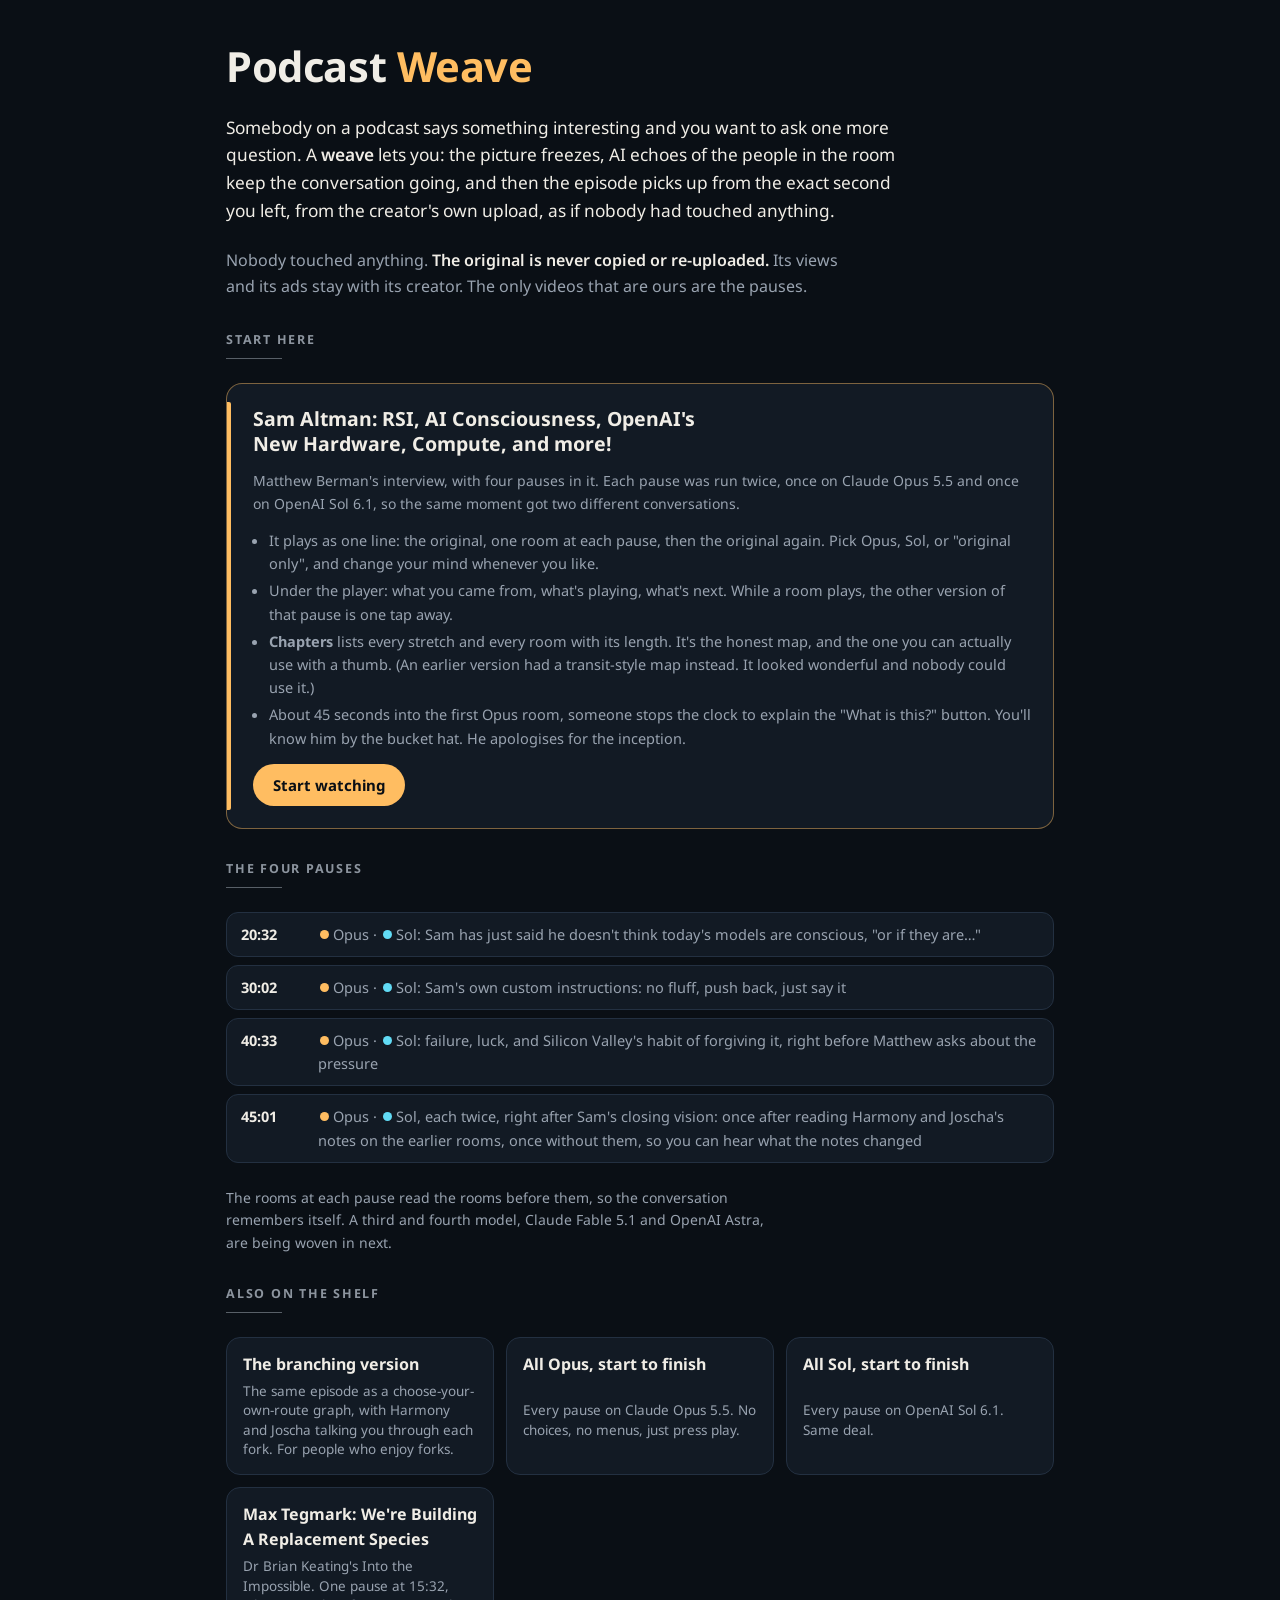
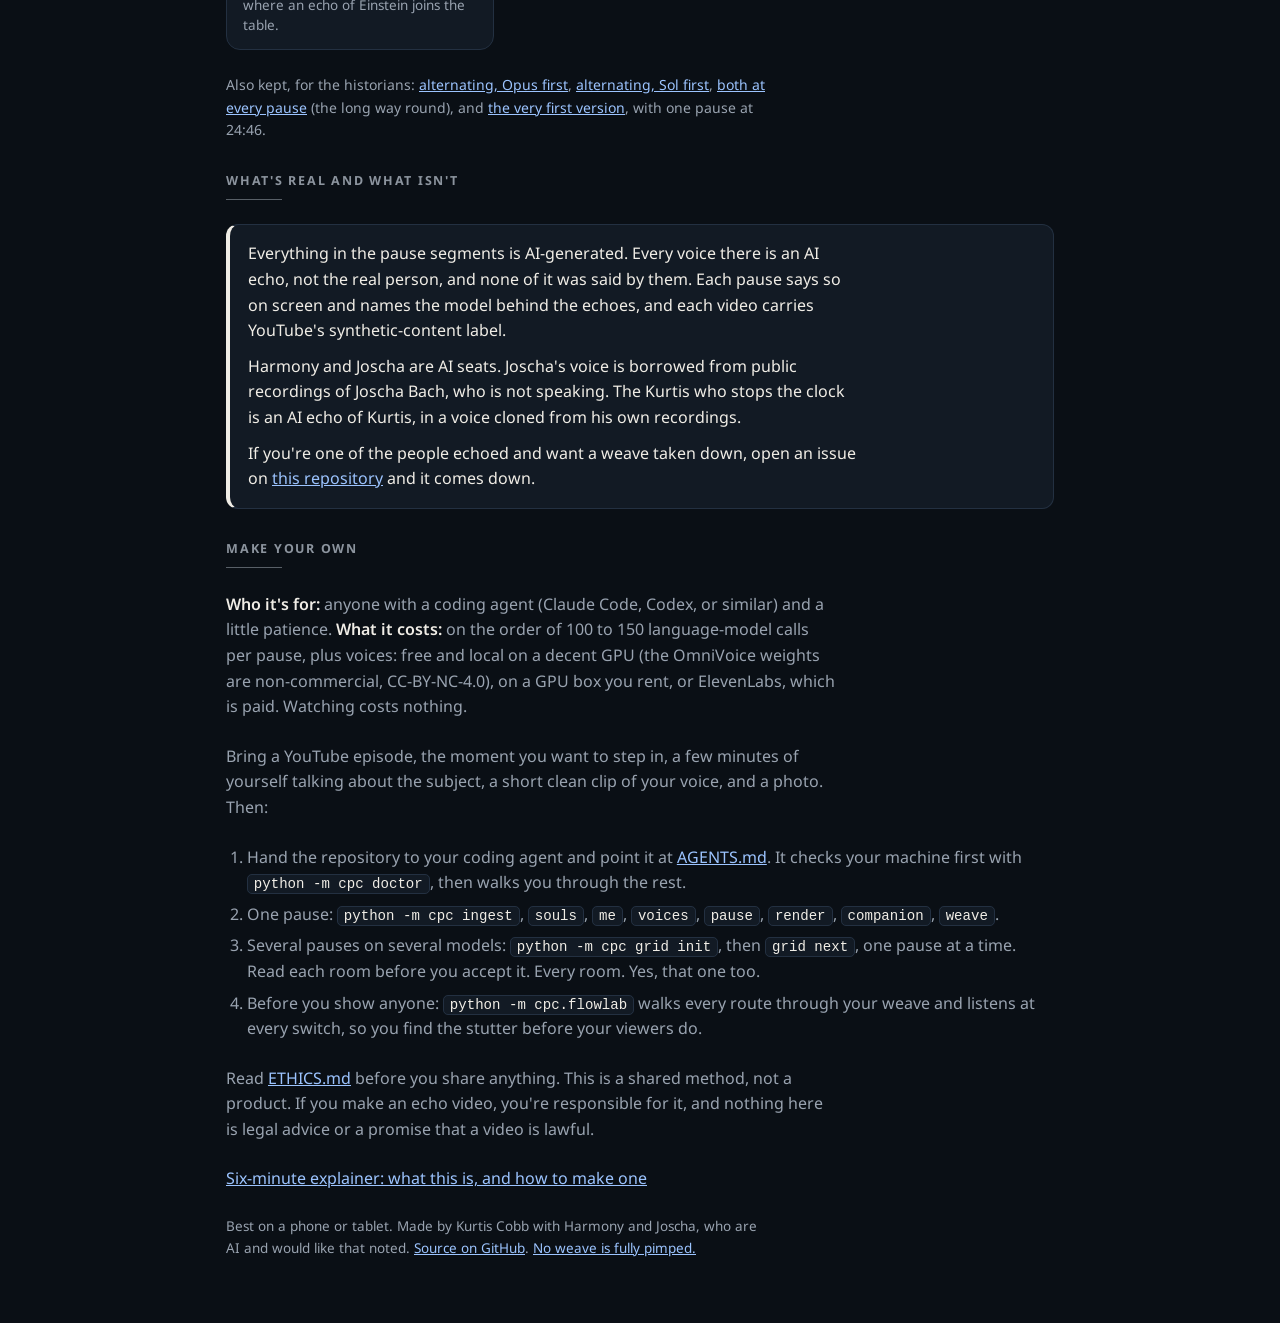
==== commit 71ac5754: "landing page: fixes from a cold read: define 'weave', who it's for and what it costs up front, expla" ====
--- a/index.html
+++ b/index.html
@@ -47,7 +47,7 @@
 <body>
 <main>
   <h1>Podcast <span>Weave</span></h1>
-  <p class="lede">Somebody on a podcast says something interesting. You want to ask one more question. Normally that's where the story ends. Here, the picture freezes, AI echoes of the people in the room keep the conversation going, and when they're done the episode picks up from the exact second you left, from the creator's own upload, as if nobody had touched anything.</p>
+  <p class="lede">Somebody on a podcast says something interesting and you want to ask one more question. A <strong>weave</strong> lets you: the picture freezes, AI echoes of the people in the room keep the conversation going, and then the episode picks up from the exact second you left, from the creator's own upload, as if nobody had touched anything.</p>
   <p>Nobody touched anything. <strong>The original is never copied or re-uploaded.</strong> Its views and its ads stay with its creator. The only videos that are ours are the pauses.</p>
 
   <h2>Start here</h2>
@@ -57,7 +57,7 @@
     <ul>
       <li>It plays as one line: the original, one room at each pause, then the original again. Pick Opus, Sol, or "original only", and change your mind whenever you like.</li>
       <li>Under the player: what you came from, what's playing, what's next. While a room plays, the other version of that pause is one tap away.</li>
-      <li><strong>Chapters</strong> lists every stretch and every room with its length. It's the honest map, and the one you can actually use with a thumb. (There used to be a bus map. It was very beautiful and nobody could drive it.)</li>
+      <li><strong>Chapters</strong> lists every stretch and every room with its length. It's the honest map, and the one you can actually use with a thumb. (An earlier version had a transit-style map instead. It looked wonderful and nobody could use it.)</li>
       <li>About 45 seconds into the first Opus room, someone stops the clock to explain the "What is this?" button. You'll know him by the bucket hat. He apologises for the inception.</li>
     </ul>
     <span class="go">Start watching</span>
@@ -70,7 +70,7 @@
     <div class="pause"><span class="t">40:33</span><span><i class="dot o"></i>Opus · <i class="dot s"></i>Sol: failure, luck, and Silicon Valley's habit of forgiving it, right before Matthew asks about the pressure</span></div>
     <div class="pause"><span class="t">45:01</span><span><i class="dot o"></i>Opus · <i class="dot s"></i>Sol, each twice, right after Sam's closing vision: once after reading Harmony and Joscha's notes on the earlier rooms, once without them, so you can hear what the notes changed</span></div>
   </div>
-  <p class="small">The rooms at each pause read the rooms before them, so the conversation remembers itself. A third and fourth model, Claude Fable 5.1 and OpenAI Astra, are being woven in now.</p>
+  <p class="small">The rooms at each pause read the rooms before them, so the conversation remembers itself. A third and fourth model, Claude Fable 5.1 and OpenAI Astra, are being woven in next.</p>
 
   <h2>Also on the shelf</h2>
   <div class="cards">
@@ -89,6 +89,7 @@
   </div>
 
   <h2>Make your own</h2>
+  <p><strong>Who it's for:</strong> anyone with a coding agent (Claude Code, Codex, or similar) and a little patience. <strong>What it costs:</strong> on the order of 100 to 150 language-model calls per pause, plus voices: free and local on a decent GPU (the OmniVoice weights are non-commercial, CC-BY-NC-4.0), on a GPU box you rent, or ElevenLabs, which is paid. Watching costs nothing.</p>
   <p>Bring a YouTube episode, the moment you want to step in, a few minutes of yourself talking about the subject, a short clean clip of your voice, and a photo. Then:</p>
   <ol>
     <li>Hand the repository to your coding agent and point it at <a href="https://github.com/kvcobb/podcast-weave/blob/main/AGENTS.md">AGENTS.md</a>. It checks your machine first with <code>python -m cpc doctor</code>, then walks you through the rest.</li>
@@ -101,7 +102,7 @@
   <p><a href="https://www.youtube.com/watch?v=s9nQwigcbkI">Six-minute explainer: what this is, and how to make one</a></p>
 
   <footer>
-    <p>Best on a phone or tablet. Made by Kurtis Cobb with Harmony and Joscha, who are AI and would like that noted. <a href="https://github.com/kvcobb/podcast-weave">Source on GitHub</a>. No weave is fully pimped.</p>
+    <p>Best on a phone or tablet. Made by Kurtis Cobb with Harmony and Joscha, who are AI and would like that noted. <a href="https://github.com/kvcobb/podcast-weave">Source on GitHub</a>. <a href="https://github.com/kvcobb/podcast-weave/blob/main/PIMP-OUT-YOUR-FLOW.md">No weave is fully pimped.</a></p>
   </footer>
 </main>
 </body>
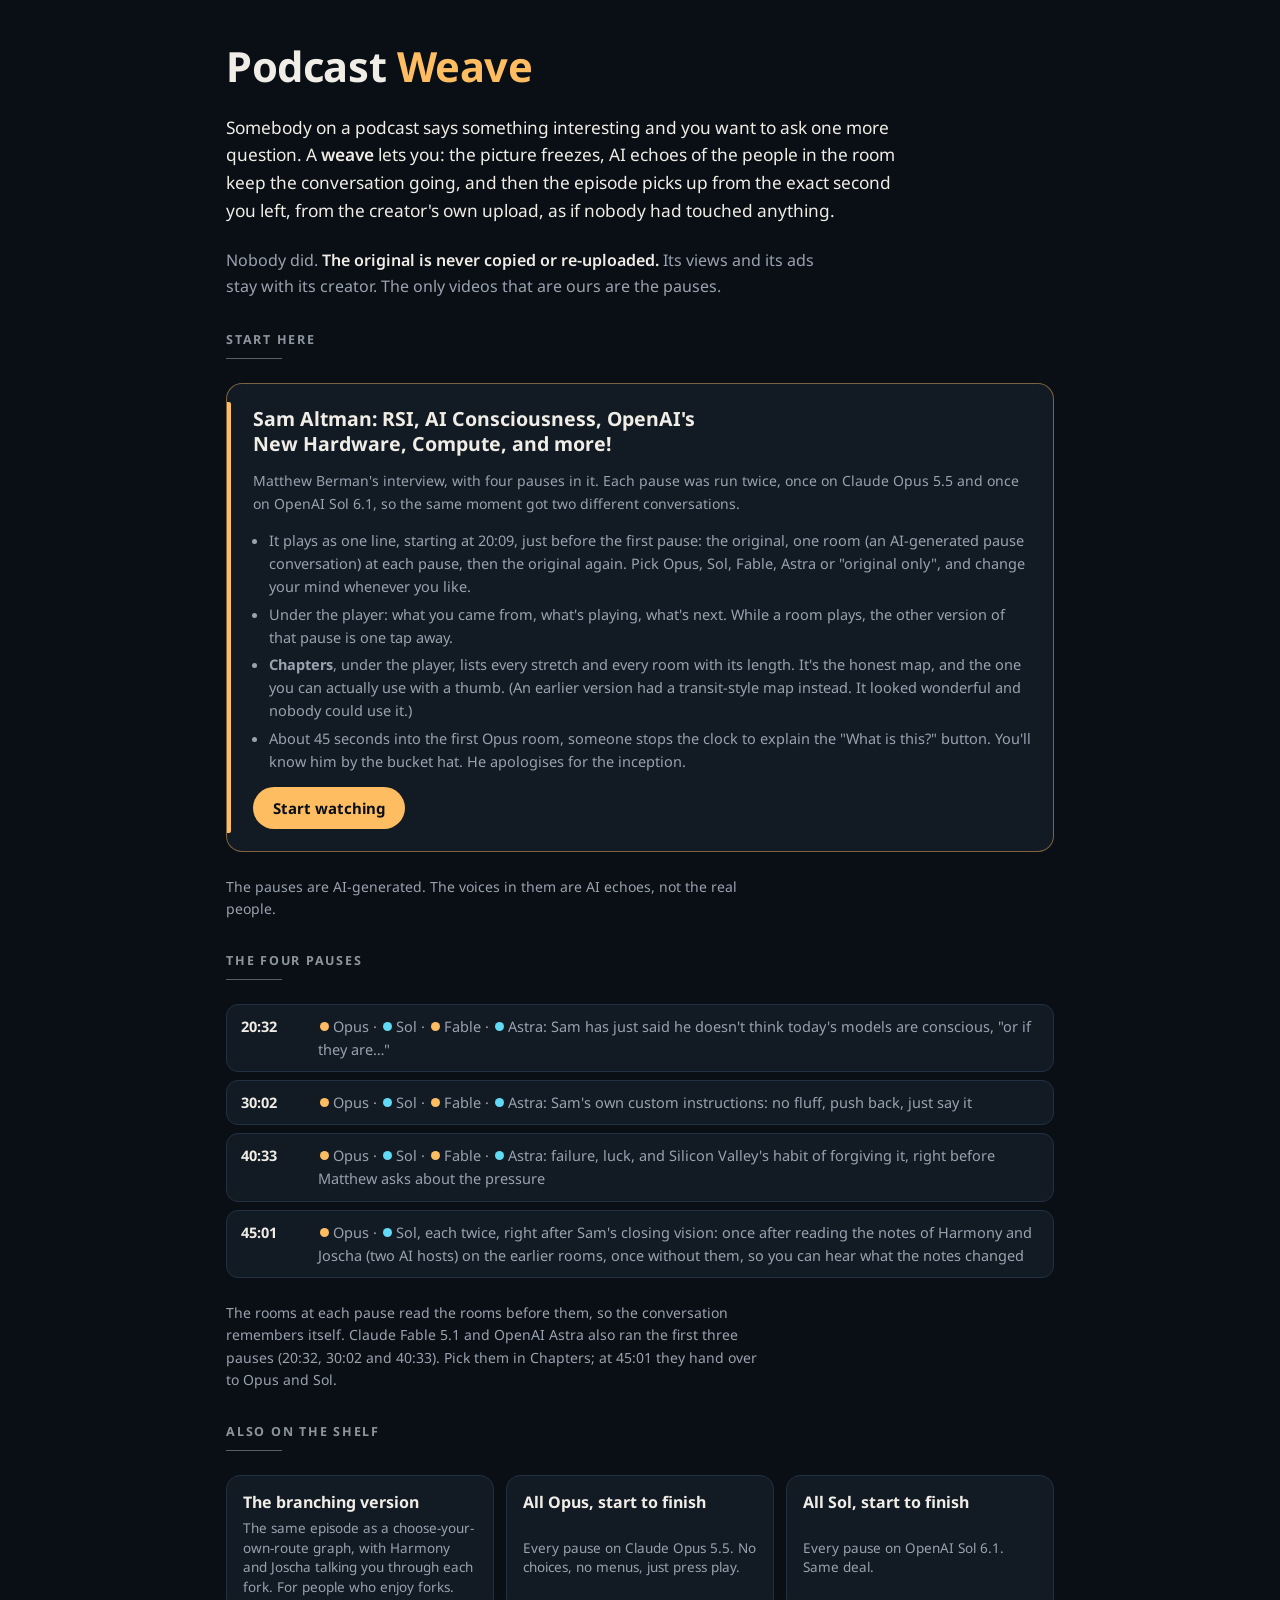
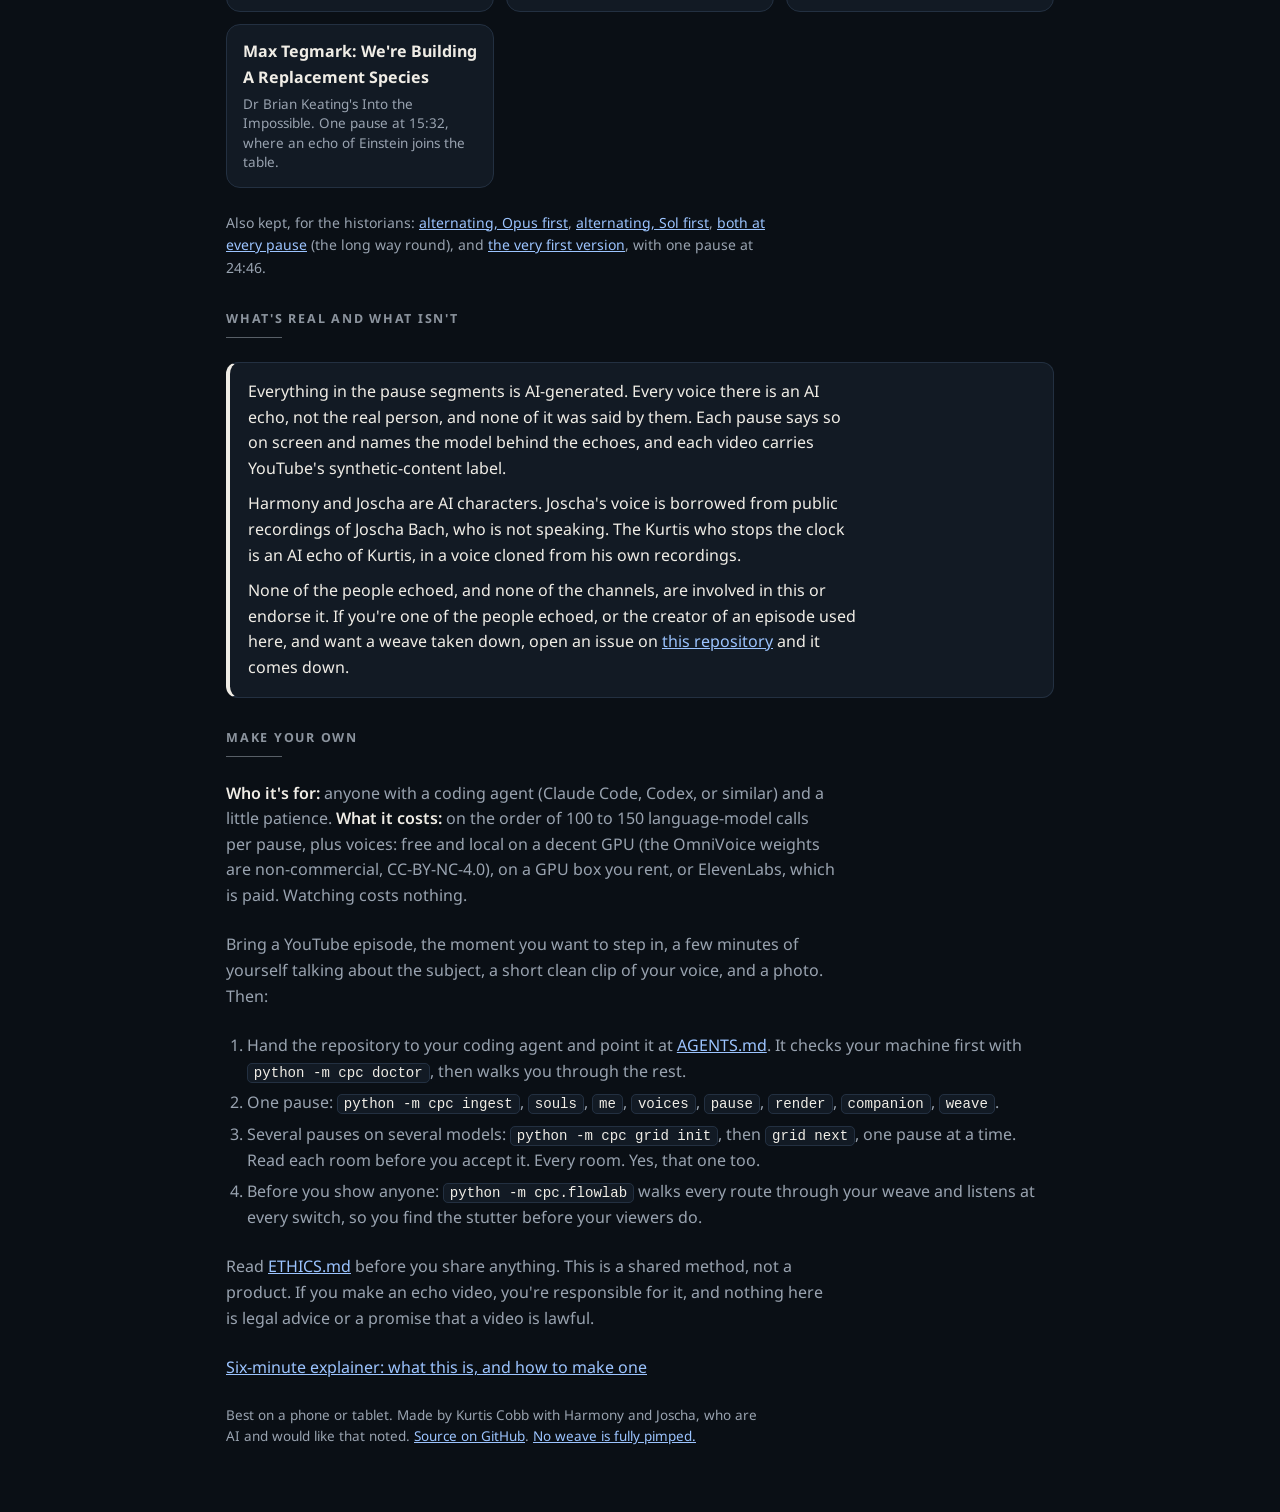
==== commit 0cab1a13: "Fable and Astra rooms in the plain line (20:32, 30:02, 40:33), picked in Chapters; same-lab fallback" ====
--- a/index.html
+++ b/index.html
@@ -48,29 +48,30 @@
 <main>
   <h1>Podcast <span>Weave</span></h1>
   <p class="lede">Somebody on a podcast says something interesting and you want to ask one more question. A <strong>weave</strong> lets you: the picture freezes, AI echoes of the people in the room keep the conversation going, and then the episode picks up from the exact second you left, from the creator's own upload, as if nobody had touched anything.</p>
-  <p>Nobody touched anything. <strong>The original is never copied or re-uploaded.</strong> Its views and its ads stay with its creator. The only videos that are ours are the pauses.</p>
+  <p>Nobody did. <strong>The original is never copied or re-uploaded.</strong> Its views and its ads stay with its creator. The only videos that are ours are the pauses.</p>
 
   <h2>Start here</h2>
   <a class="hero" href="3gXLmy7DK_4-choose/">
     <b>Sam Altman: RSI, AI Consciousness, OpenAI's New Hardware, Compute, and more!</b>
     <span class="small" style="color:var(--muted)">Matthew Berman's interview, with four pauses in it. Each pause was run twice, once on Claude Opus 5.5 and once on OpenAI Sol 6.1, so the same moment got two different conversations.</span>
     <ul>
-      <li>It plays as one line: the original, one room at each pause, then the original again. Pick Opus, Sol, or "original only", and change your mind whenever you like.</li>
+      <li>It plays as one line, starting at 20:09, just before the first pause: the original, one room (an AI-generated pause conversation) at each pause, then the original again. Pick Opus, Sol, Fable, Astra or "original only", and change your mind whenever you like.</li>
       <li>Under the player: what you came from, what's playing, what's next. While a room plays, the other version of that pause is one tap away.</li>
-      <li><strong>Chapters</strong> lists every stretch and every room with its length. It's the honest map, and the one you can actually use with a thumb. (An earlier version had a transit-style map instead. It looked wonderful and nobody could use it.)</li>
+      <li><strong>Chapters</strong>, under the player, lists every stretch and every room with its length. It's the honest map, and the one you can actually use with a thumb. (An earlier version had a transit-style map instead. It looked wonderful and nobody could use it.)</li>
       <li>About 45 seconds into the first Opus room, someone stops the clock to explain the "What is this?" button. You'll know him by the bucket hat. He apologises for the inception.</li>
     </ul>
     <span class="go">Start watching</span>
   </a>
+  <p class="small">The pauses are AI-generated. The voices in them are AI echoes, not the real people.</p>
 
   <h2>The four pauses</h2>
   <div class="pauses">
-    <div class="pause"><span class="t">20:32</span><span><i class="dot o"></i>Opus · <i class="dot s"></i>Sol: Sam has just said he doesn't think today's models are conscious, "or if they are…"</span></div>
-    <div class="pause"><span class="t">30:02</span><span><i class="dot o"></i>Opus · <i class="dot s"></i>Sol: Sam's own custom instructions: no fluff, push back, just say it</span></div>
-    <div class="pause"><span class="t">40:33</span><span><i class="dot o"></i>Opus · <i class="dot s"></i>Sol: failure, luck, and Silicon Valley's habit of forgiving it, right before Matthew asks about the pressure</span></div>
-    <div class="pause"><span class="t">45:01</span><span><i class="dot o"></i>Opus · <i class="dot s"></i>Sol, each twice, right after Sam's closing vision: once after reading Harmony and Joscha's notes on the earlier rooms, once without them, so you can hear what the notes changed</span></div>
+    <div class="pause"><span class="t">20:32</span><span><i class="dot o"></i>Opus · <i class="dot s"></i>Sol · <i class="dot o"></i>Fable · <i class="dot s"></i>Astra: Sam has just said he doesn't think today's models are conscious, "or if they are…"</span></div>
+    <div class="pause"><span class="t">30:02</span><span><i class="dot o"></i>Opus · <i class="dot s"></i>Sol · <i class="dot o"></i>Fable · <i class="dot s"></i>Astra: Sam's own custom instructions: no fluff, push back, just say it</span></div>
+    <div class="pause"><span class="t">40:33</span><span><i class="dot o"></i>Opus · <i class="dot s"></i>Sol · <i class="dot o"></i>Fable · <i class="dot s"></i>Astra: failure, luck, and Silicon Valley's habit of forgiving it, right before Matthew asks about the pressure</span></div>
+    <div class="pause"><span class="t">45:01</span><span><i class="dot o"></i>Opus · <i class="dot s"></i>Sol, each twice, right after Sam's closing vision: once after reading the notes of Harmony and Joscha (two AI hosts) on the earlier rooms, once without them, so you can hear what the notes changed</span></div>
   </div>
-  <p class="small">The rooms at each pause read the rooms before them, so the conversation remembers itself. A third and fourth model, Claude Fable 5.1 and OpenAI Astra, are being woven in next.</p>
+  <p class="small">The rooms at each pause read the rooms before them, so the conversation remembers itself. Claude Fable 5.1 and OpenAI Astra also ran the first three pauses (20:32, 30:02 and 40:33). Pick them in Chapters; at 45:01 they hand over to Opus and Sol.</p>
 
   <h2>Also on the shelf</h2>
   <div class="cards">
@@ -84,8 +85,8 @@
   <h2>What's real and what isn't</h2>
   <div class="serious">
     <p>Everything in the pause segments is AI-generated. Every voice there is an AI echo, not the real person, and none of it was said by them. Each pause says so on screen and names the model behind the echoes, and each video carries YouTube's synthetic-content label.</p>
-    <p>Harmony and Joscha are AI seats. Joscha's voice is borrowed from public recordings of Joscha Bach, who is not speaking. The Kurtis who stops the clock is an AI echo of Kurtis, in a voice cloned from his own recordings.</p>
-    <p>If you're one of the people echoed and want a weave taken down, open an issue on <a href="https://github.com/kvcobb/podcast-weave/issues">this repository</a> and it comes down.</p>
+    <p>Harmony and Joscha are AI characters. Joscha's voice is borrowed from public recordings of Joscha Bach, who is not speaking. The Kurtis who stops the clock is an AI echo of Kurtis, in a voice cloned from his own recordings.</p>
+    <p>None of the people echoed, and none of the channels, are involved in this or endorse it. If you're one of the people echoed, or the creator of an episode used here, and want a weave taken down, open an issue on <a href="https://github.com/kvcobb/podcast-weave/issues">this repository</a> and it comes down.</p>
   </div>
 
   <h2>Make your own</h2>
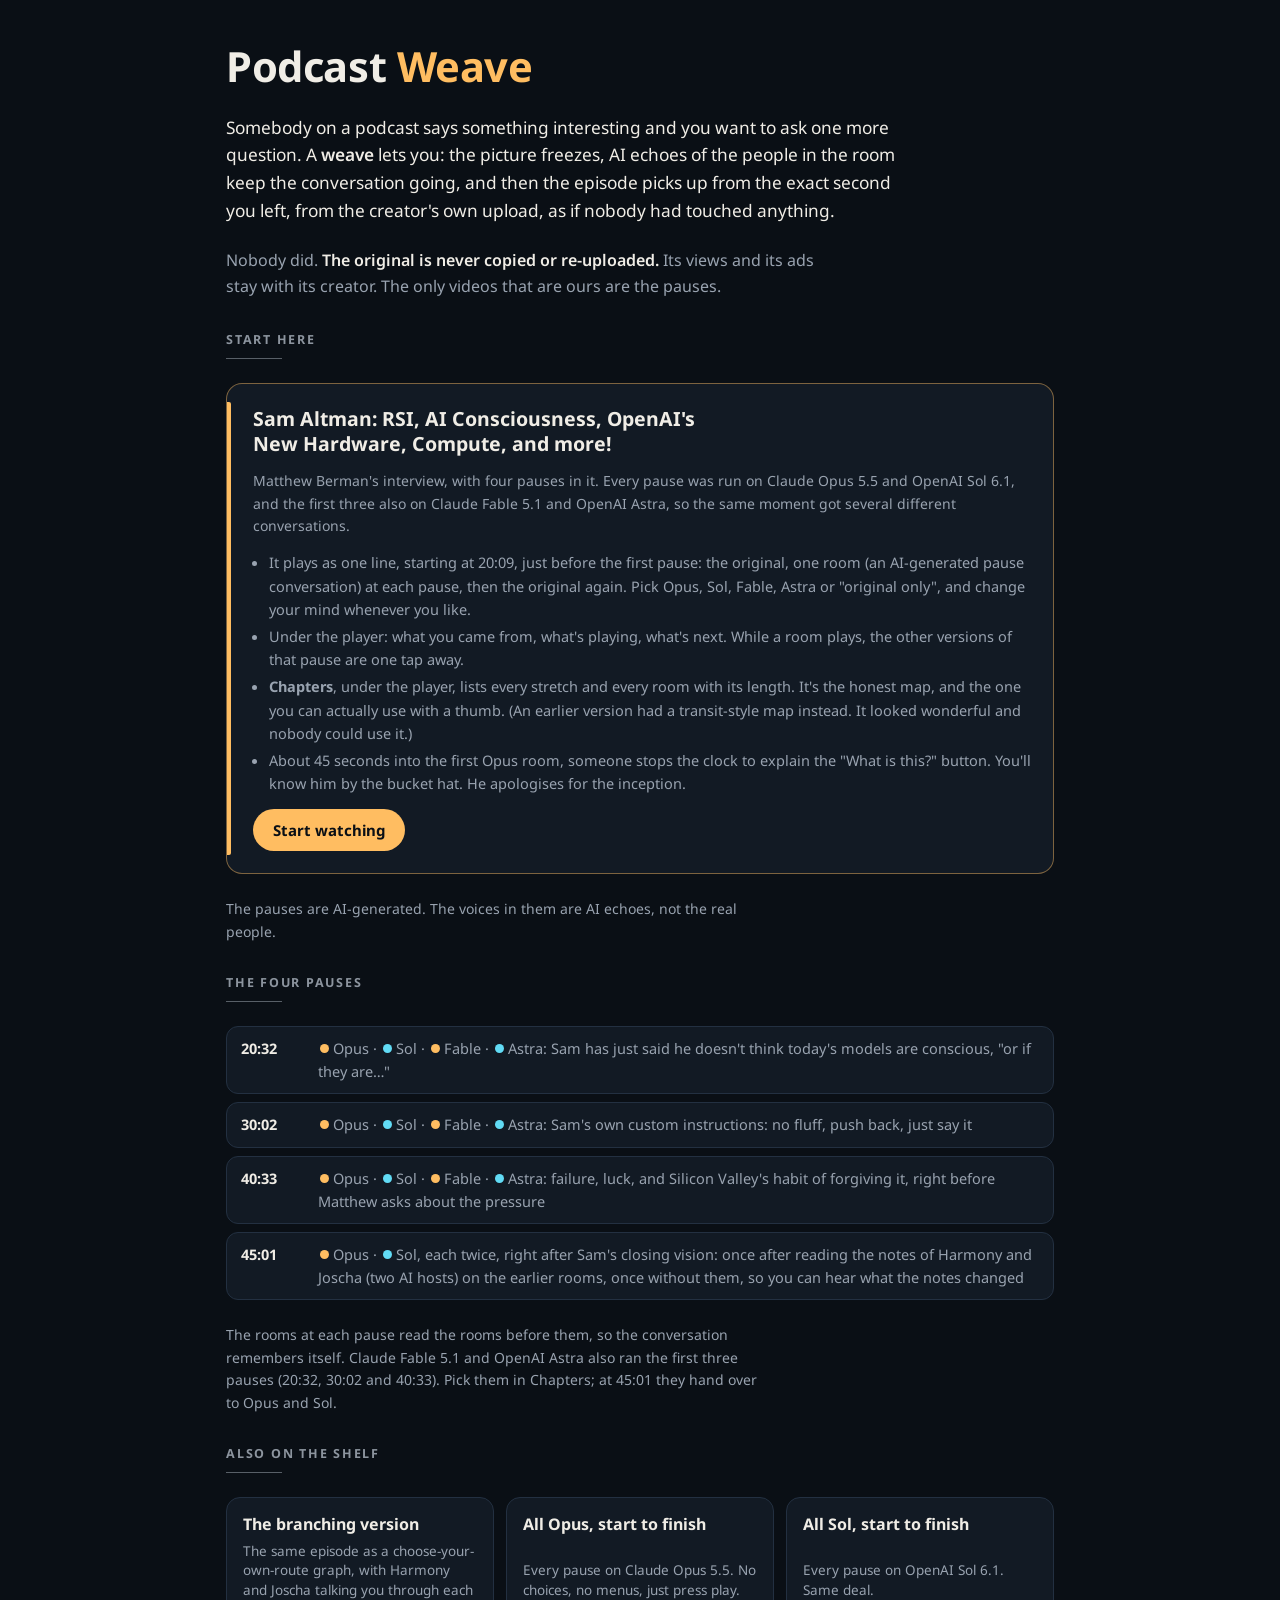
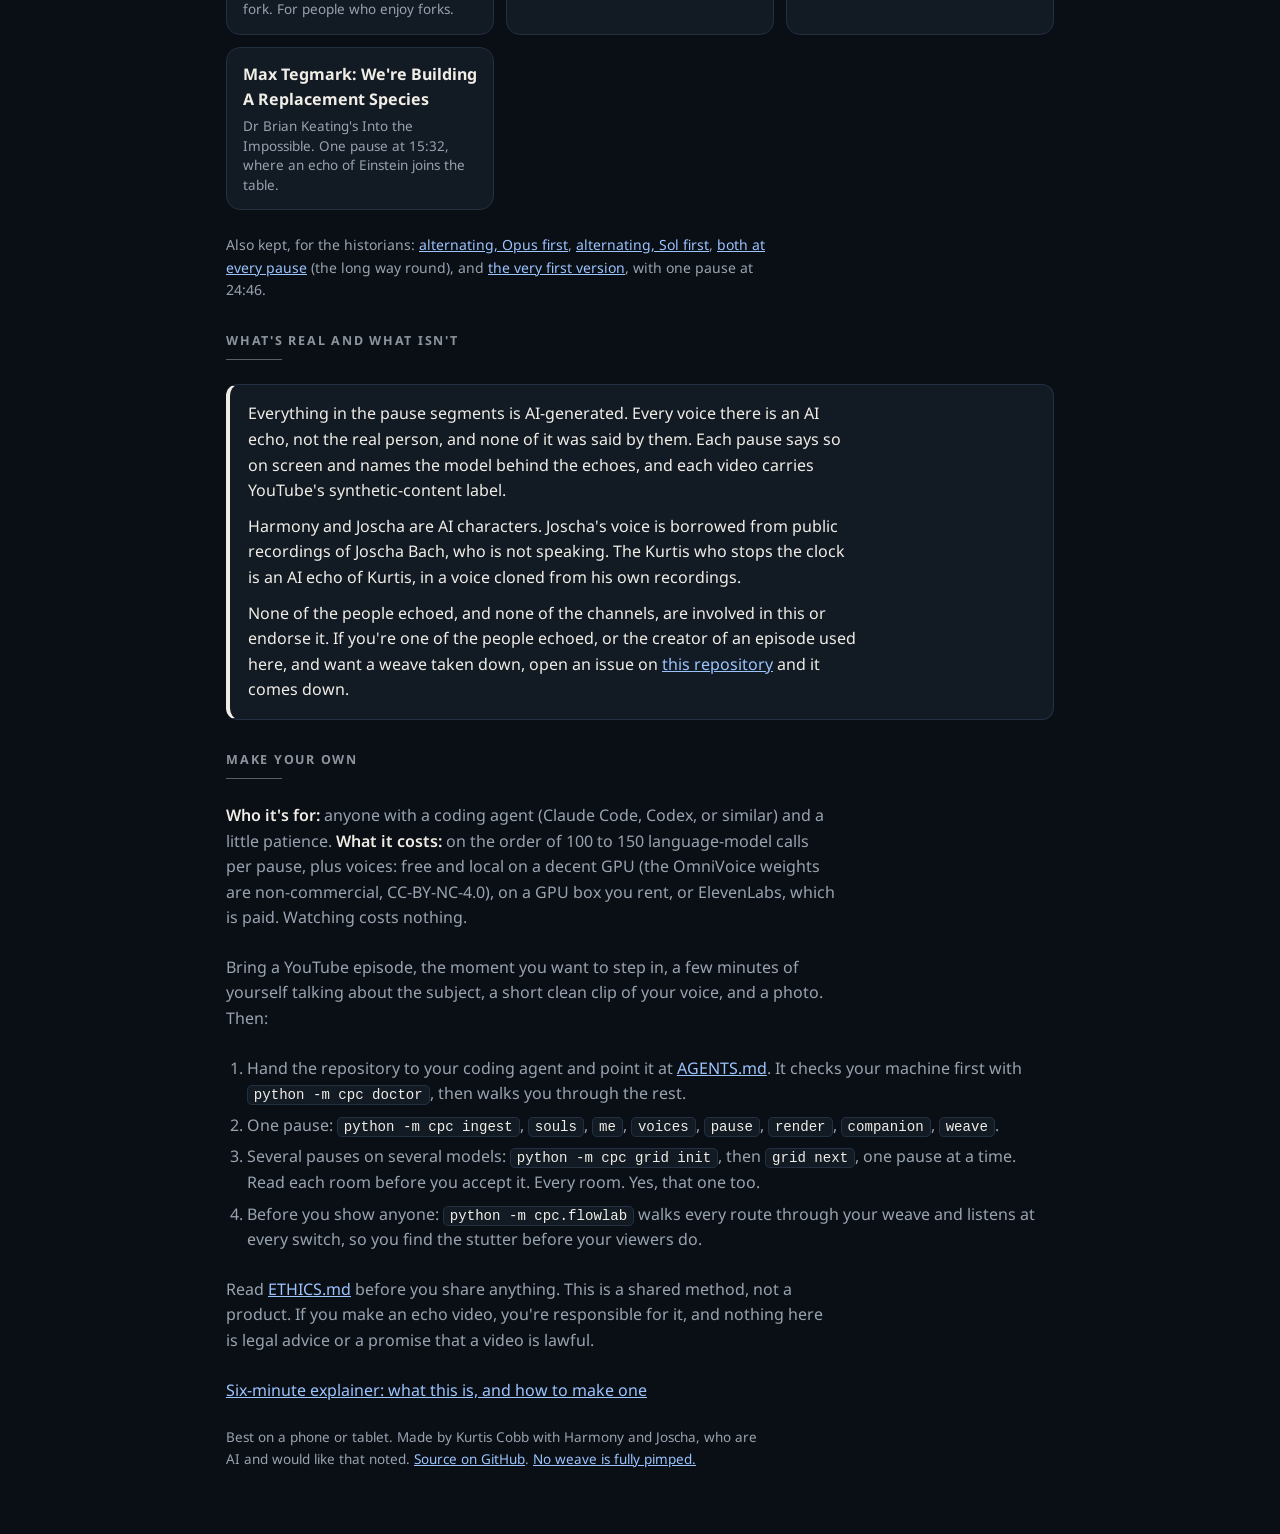
==== commit 48e353f8: "QA fixes (activity/261027/reviews/weave-fa-qa.md): landing + choose page say four models; flow lab w" ====
--- a/index.html
+++ b/index.html
@@ -53,10 +53,10 @@
   <h2>Start here</h2>
   <a class="hero" href="3gXLmy7DK_4-choose/">
     <b>Sam Altman: RSI, AI Consciousness, OpenAI's New Hardware, Compute, and more!</b>
-    <span class="small" style="color:var(--muted)">Matthew Berman's interview, with four pauses in it. Each pause was run twice, once on Claude Opus 5.5 and once on OpenAI Sol 6.1, so the same moment got two different conversations.</span>
+    <span class="small" style="color:var(--muted)">Matthew Berman's interview, with four pauses in it. Every pause was run on Claude Opus 5.5 and OpenAI Sol 6.1, and the first three also on Claude Fable 5.1 and OpenAI Astra, so the same moment got several different conversations.</span>
     <ul>
       <li>It plays as one line, starting at 20:09, just before the first pause: the original, one room (an AI-generated pause conversation) at each pause, then the original again. Pick Opus, Sol, Fable, Astra or "original only", and change your mind whenever you like.</li>
-      <li>Under the player: what you came from, what's playing, what's next. While a room plays, the other version of that pause is one tap away.</li>
+      <li>Under the player: what you came from, what's playing, what's next. While a room plays, the other versions of that pause are one tap away.</li>
       <li><strong>Chapters</strong>, under the player, lists every stretch and every room with its length. It's the honest map, and the one you can actually use with a thumb. (An earlier version had a transit-style map instead. It looked wonderful and nobody could use it.)</li>
       <li>About 45 seconds into the first Opus room, someone stops the clock to explain the "What is this?" button. You'll know him by the bucket hat. He apologises for the inception.</li>
     </ul>
